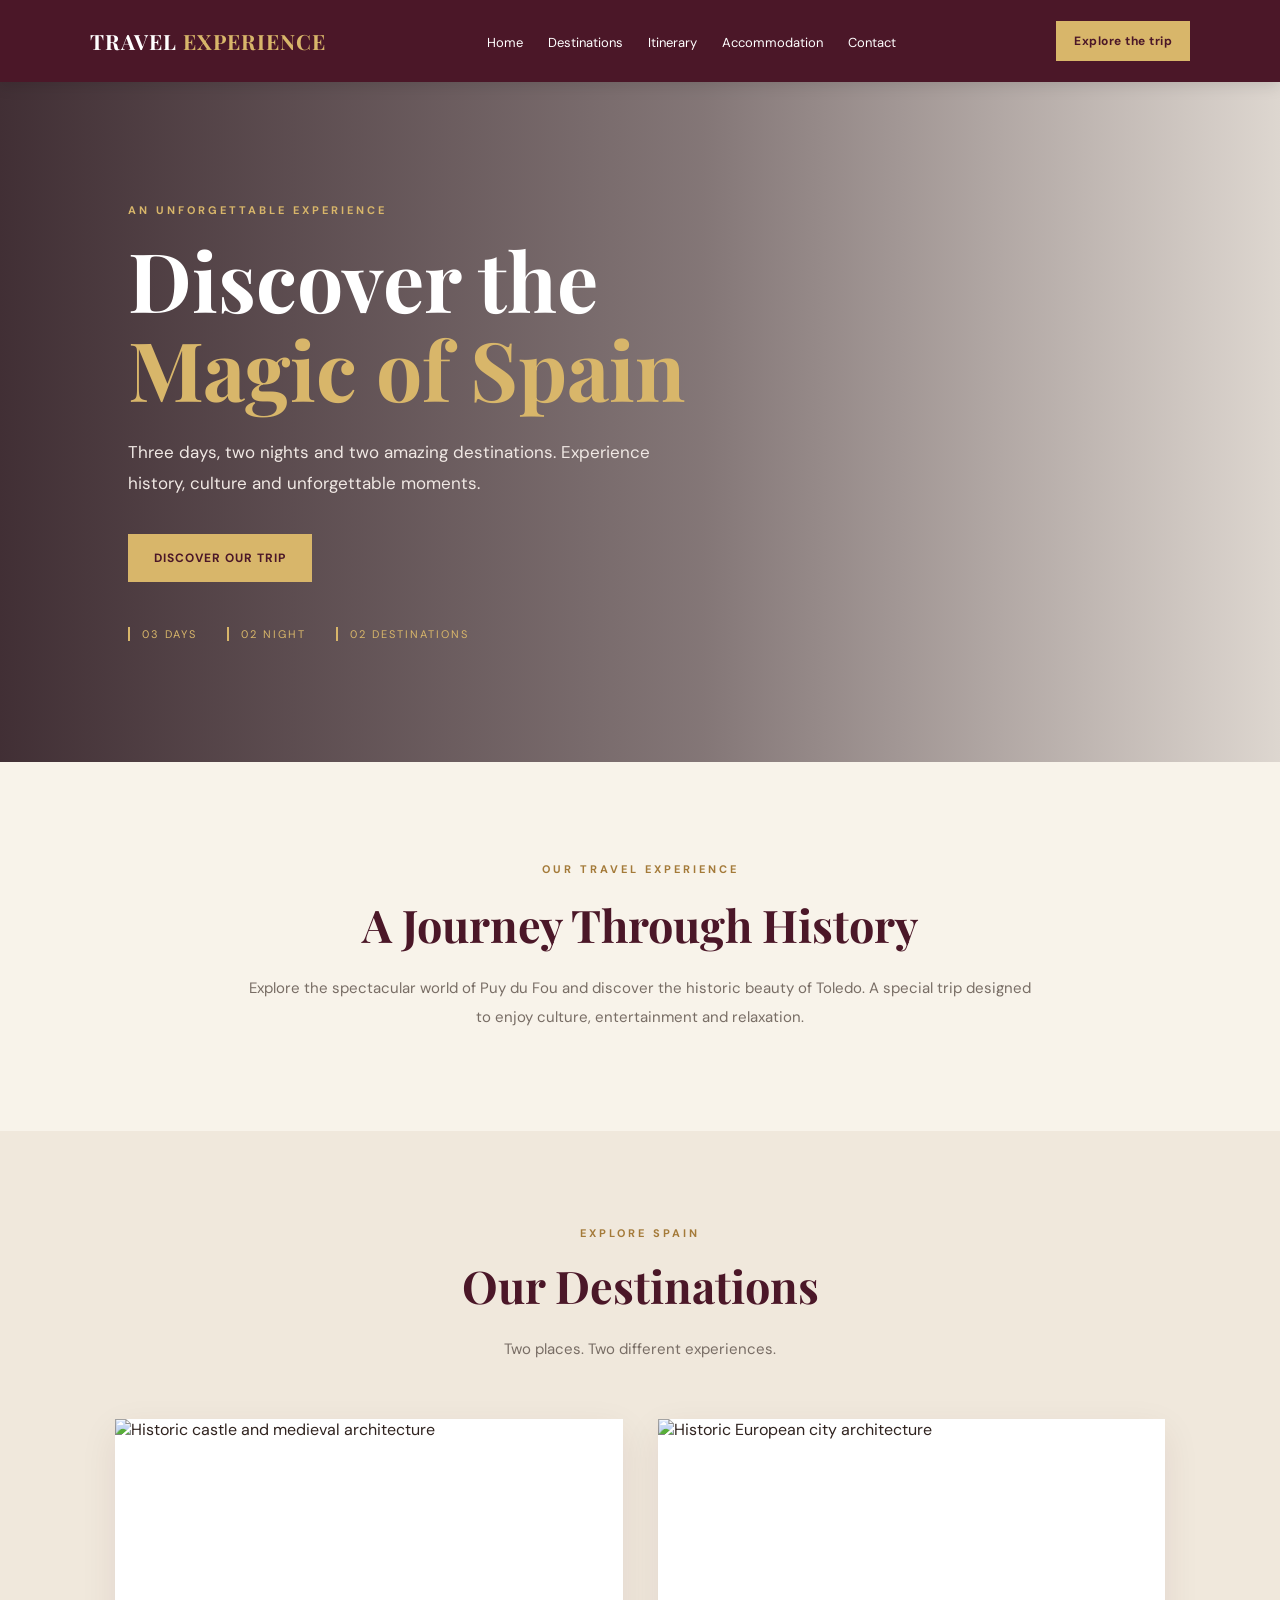
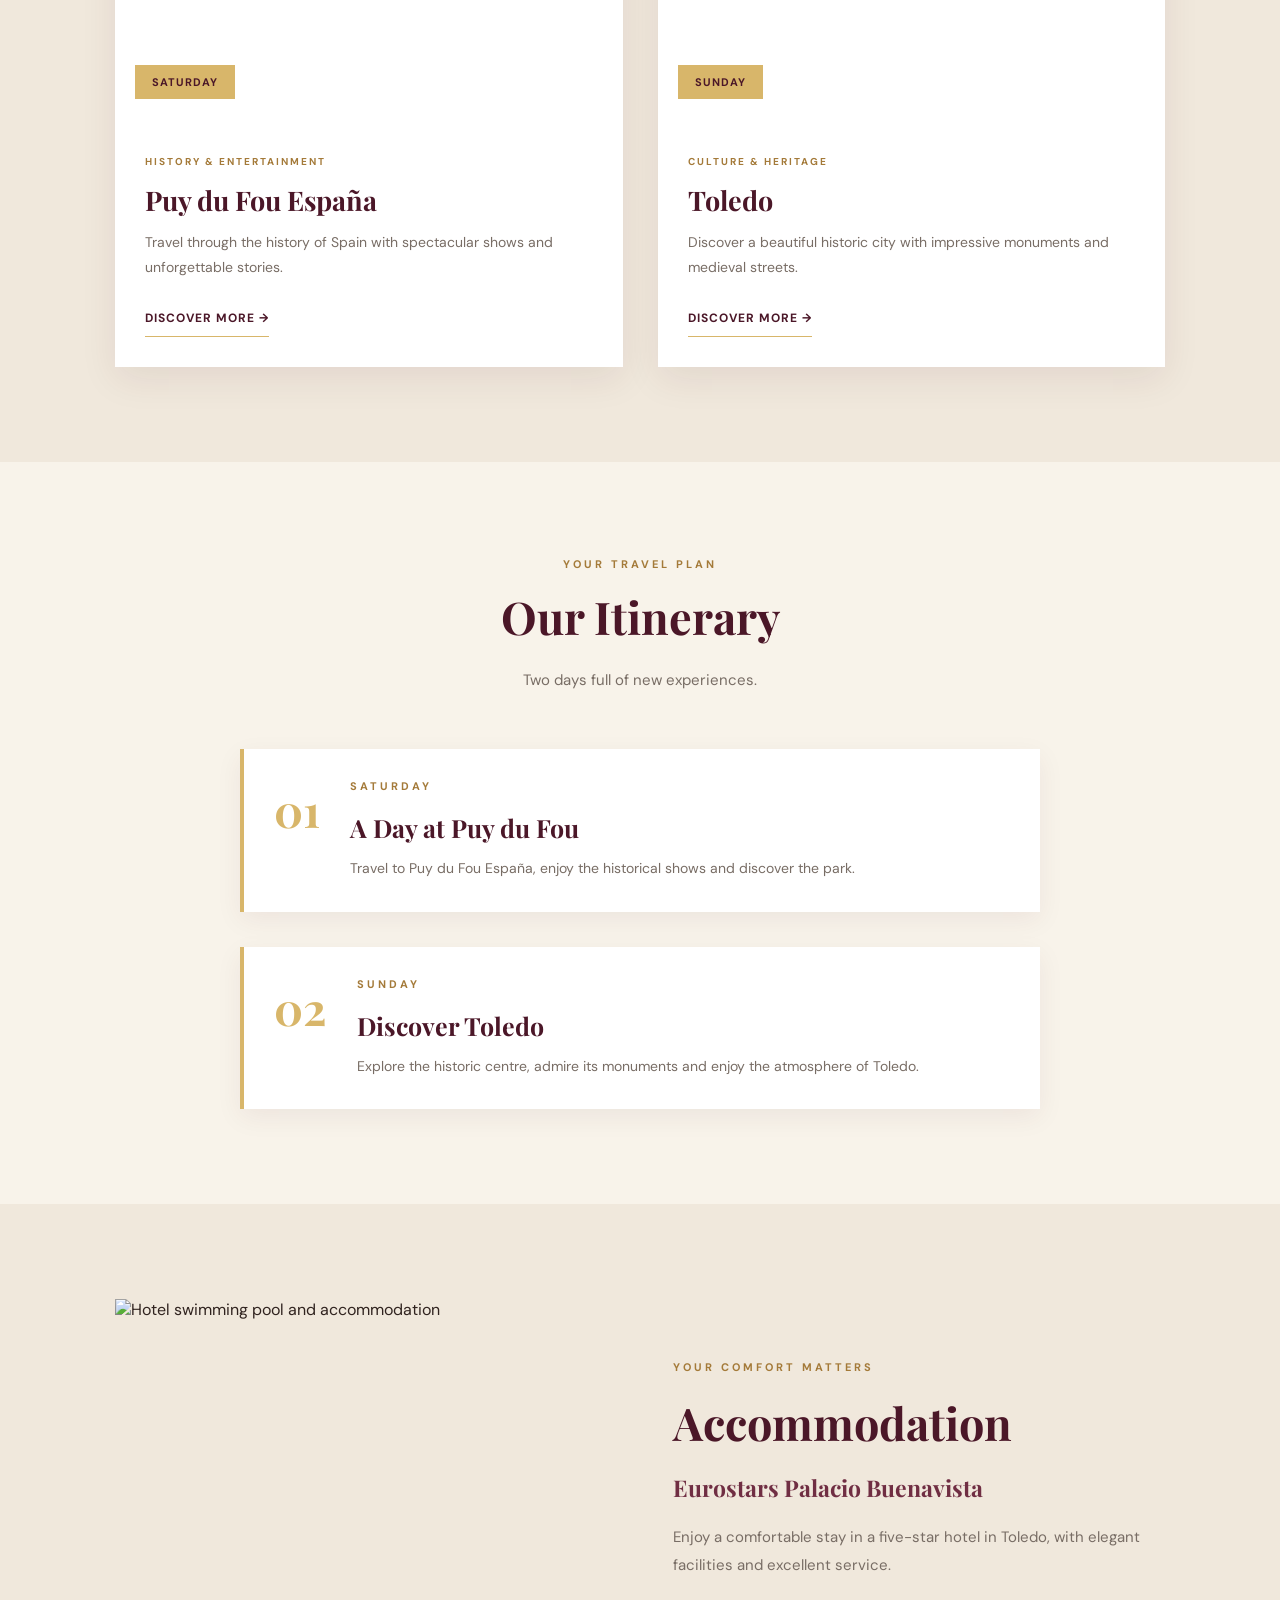
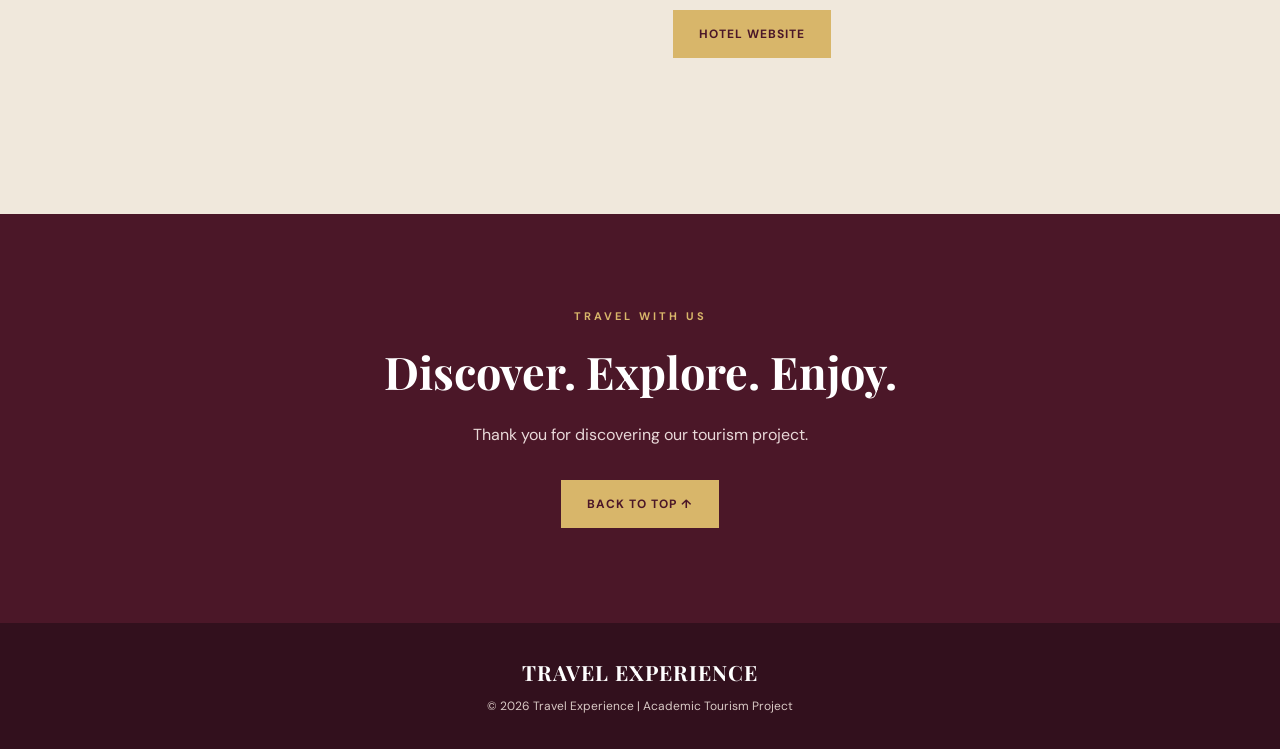
==== index.html @ 4c89f800 "Primera version del Proyecto Turismo" ====
<!DOCTYPE html>
<html lang="en">
<head>
    <meta charset="UTF-8">
    <meta name="viewport" content="width=device-width, initial-scale=1.0">
    <meta name="description" content="Discover our three-day tourism experience in Spain.">
    <title>Travel Experience | Discover Spain</title>
    <link rel="stylesheet" href="style.css">
</head>

<body>

    <!-- HEADER -->
    <header class="header">
        <nav class="navbar">
            <a href="#home" class="logo">TRAVEL <span>EXPERIENCE</span></a>

            <ul class="nav-links">
                <li><a href="#home">Home</a></li>
                <li><a href="#destinations">Destinations</a></li>
                <li><a href="#itinerary">Itinerary</a></li>
                <li><a href="#accommodation">Accommodation</a></li>
                <li><a href="#contact">Contact</a></li>
            </ul>

            <a href="#itinerary" class="nav-button">Explore the trip</a>
        </nav>
    </header>

    <main>

        <!-- HERO -->
        <section id="home" class="hero">
            <div class="hero-content">
                <span class="eyebrow">AN UNFORGETTABLE EXPERIENCE</span>

                <h1>Discover the<br><span>Magic of Spain</span></h1>

                <p>
                    Three days, two nights and two amazing destinations.
                    Experience history, culture and unforgettable moments.
                </p>

                <a href="#destinations" class="btn">DISCOVER OUR TRIP</a>

                <div class="trip-info">
                    <span>03 DAYS</span>
                    <span>02 NIGHT</span>
                    <span>02 DESTINATIONS</span>
                </div>
            </div>
        </section>

        <!-- INTRODUCTION -->
        <section class="intro">
            <span class="eyebrow">OUR TRAVEL EXPERIENCE</span>
            <h2>A Journey Through History</h2>
            <p>
                Explore the spectacular world of Puy du Fou and discover
                the historic beauty of Toledo. A special trip designed
                to enjoy culture, entertainment and relaxation.
            </p>
        </section>

        <!-- DESTINATIONS -->
        <section id="destinations" class="destinations section">
            <div class="section-heading">
                <span class="eyebrow">EXPLORE SPAIN</span>
                <h2>Our Destinations</h2>
                <p>Two places. Two different experiences.</p>
            </div>

            <div class="destination-grid">

                <!-- PUY DU FOU -->
                <article class="destination-card">
                    <div class="card-image">
                        <img
                            src="https://images.unsplash.com/photo-1518709268805-4e9042af9f23?w=1000"
                            alt="Historic castle and medieval architecture">
                        <span class="day-label">SATURDAY</span>
                    </div>

                    <div class="card-content">
                        <span class="card-category">HISTORY & ENTERTAINMENT</span>
                        <h3>Puy du Fou España</h3>
                        <p>
                            Travel through the history of Spain with
                            spectacular shows and unforgettable stories.
                        </p>

                        <button class="btn-outline"
                            data-modal="puydufou">
                            DISCOVER MORE →
                        </button>
                    </div>
                </article>

                <!-- TOLEDO -->
                <article class="destination-card">
                    <div class="card-image">
                        <img
                            src="https://images.unsplash.com/photo-1509840841025-9088ba78a826?w=1000"
                            alt="Historic European city architecture">
                        <span class="day-label">SUNDAY</span>
                    </div>

                    <div class="card-content">
                        <span class="card-category">CULTURE & HERITAGE</span>
                        <h3>Toledo</h3>
                        <p>
                            Discover a beautiful historic city with
                            impressive monuments and medieval streets.
                        </p>

                        <button class="btn-outline"
                            data-modal="toledo">
                            DISCOVER MORE →
                        </button>
                    </div>
                </article>

            </div>
        </section>

        <!-- ITINERARY -->
        <section id="itinerary" class="itinerary section">
            <div class="section-heading">
                <span class="eyebrow">YOUR TRAVEL PLAN</span>
                <h2>Our Itinerary</h2>
                <p>Two days full of new experiences.</p>
            </div>

            <div class="timeline">

                <article class="timeline-item">
                    <div class="timeline-day">01</div>
                    <div>
                        <span class="eyebrow">SATURDAY</span>
                        <h3>A Day at Puy du Fou</h3>
                        <p>
                            Travel to Puy du Fou España, enjoy the
                            historical shows and discover the park.
                        </p>
                    </div>
                </article>

                <article class="timeline-item">
                    <div class="timeline-day">02</div>
                    <div>
                        <span class="eyebrow">SUNDAY</span>
                        <h3>Discover Toledo</h3>
                        <p>
                            Explore the historic centre, admire its
                            monuments and enjoy the atmosphere of Toledo.
                        </p>
                    </div>
                </article>

            </div>
        </section>

        <!-- ACCOMMODATION -->
        <section id="accommodation" class="accommodation section">
            <div class="accommodation-image">
                <img
                    src="https://images.unsplash.com/photo-1566073771259-6a8506099945?w=1200"
                    alt="Hotel swimming pool and accommodation">
            </div>

            <div class="accommodation-content">
                <span class="eyebrow">YOUR COMFORT MATTERS</span>
                <h2>Accommodation</h2>
                <h3>Eurostars Palacio Buenavista</h3>
                <p>
                    Enjoy a comfortable stay in a five-star hotel
                    in Toledo, with elegant facilities and excellent service.
                </p>
                <a href="https://www.eurostarshotels.com/"
                   target="_blank" rel="noopener noreferrer"
                   class="btn">HOTEL WEBSITE</a>
            </div>
        </section>

        <!-- CONTACT -->
        <section id="contact" class="contact section">
            <span class="eyebrow">TRAVEL WITH US</span>
            <h2>Discover. Explore. Enjoy.</h2>
            <p>Thank you for discovering our tourism project.</p>
            <a href="#home" class="btn">BACK TO TOP ↑</a>
        </section>

    </main>

    <!-- FOOTER -->
    <footer>
        <a href="#home" class="footer-logo">TRAVEL EXPERIENCE</a>
        <p>© 2026 Travel Experience | Academic Tourism Project</p>
    </footer>

    <!-- MODAL -->
    <div class="modal" id="destination-modal" aria-hidden="true">
        <div class="modal-content" role="dialog"
             aria-modal="true" aria-labelledby="modal-title">

            <button class="modal-close" aria-label="Close">&times;</button>

            <span class="eyebrow" id="modal-category"></span>
            <h2 id="modal-title"></h2>
            <p id="modal-description"></p>

            <button class="btn" id="modal-ok">CLOSE</button>
        </div>
    </div>

    <script src="script.js"></script>

</body>
</html>
---- style.css ----
@import url('https://fonts.googleapis.com/css2?family=DM+Sans:wght@400;500;600;700&family=Playfair+Display:wght@500;600;700&display=swap');

:root {
    --burgundy: #4B1728;
    --burgundy-light: #702E43;
    --gold: #D8B66A;
    --cream: #F8F3EA;
    --white: #FFFFFF;
    --dark: #30231F;
    --muted: #786D65;
}

* {
    margin: 0;
    padding: 0;
    box-sizing: border-box;
    scroll-behavior: smooth;
}

body {
    font-family: 'DM Sans', sans-serif;
    background: var(--cream);
    color: var(--dark);
}

a {
    text-decoration: none;
}

button {
    font-family: inherit;
    cursor: pointer;
}

/* HEADER */

.header {
    background: var(--burgundy);
    position: sticky;
    top: 0;
    z-index: 100;
    box-shadow: 0 3px 15px #00000020;
}

.navbar {
    min-height: 82px;
    padding: 15px 7%;
    display: flex;
    justify-content: space-between;
    align-items: center;
    gap: 25px;
}

.logo, .footer-logo {
    color: var(--white);
    font-family: 'Playfair Display', serif;
    font-size: 21px;
    font-weight: 700;
    letter-spacing: 1px;
}

.logo span {
    color: var(--gold);
}

.nav-links {
    list-style: none;
    display: flex;
    align-items: center;
    gap: 25px;
}

.nav-links a {
    color: var(--white);
    font-size: 13px;
    transition: color .3s;
}

.nav-links a:hover {
    color: var(--gold);
}

.nav-button {
    padding: 12px 18px;
    background: var(--gold);
    color: var(--burgundy);
    font-size: 12px;
    font-weight: 700;
    letter-spacing: .5px;
}

/* BUTTONS */

.btn {
    display: inline-block;
    background: var(--gold);
    color: var(--burgundy);
    padding: 15px 25px;
    font-size: 12px;
    font-weight: 700;
    letter-spacing: 1px;
    border: 1px solid var(--gold);
    transition: .3s;
}

.btn:hover {
    background: transparent;
    color: var(--gold);
    transform: translateY(-3px);
}

.btn-outline {
    background: transparent;
    border: none;
    border-bottom: 1px solid var(--gold);
    color: var(--burgundy);
    padding: 10px 0;
    font-size: 12px;
    font-weight: 700;
    letter-spacing: 1px;
    transition: .3s;
}

.btn-outline:hover {
    color: #A47732;
    letter-spacing: 2px;
}

/* HERO */

.hero {
    min-height: 680px;
    background:
        linear-gradient(90deg, #241018dc 0%, #2410188c 55%, #24101820 100%),
        url('https://images.unsplash.com/photo-1470770841072-f978cf4d019e?w=2000')
        center 55% / cover no-repeat;

    display: flex;
    align-items: center;
    padding: 90px 10%;
}

.hero-content {
    max-width: 690px;
    color: var(--white);
    animation: appear 1s ease;
}

.eyebrow {
    display: block;
    color: #A47A39;
    font-size: 11px;
    font-weight: 700;
    letter-spacing: 3px;
    margin-bottom: 18px;
}

.hero .eyebrow {
    color: var(--gold);
}

.hero h1 {
    font-family: 'Playfair Display', serif;
    font-size: clamp(48px, 7vw, 82px);
    line-height: 1.08;
    margin-bottom: 25px;
}

.hero h1 span {
    color: var(--gold);
}

.hero-content > p {
    max-width: 540px;
    font-size: 17px;
    line-height: 1.8;
    color: #F0E8E4;
    margin-bottom: 35px;
}

.trip-info {
    display: flex;
    gap: 30px;
    margin-top: 45px;
    flex-wrap: wrap;
}

.trip-info span {
    font-size: 11px;
    letter-spacing: 2px;
    color: var(--gold);
    border-left: 2px solid var(--gold);
    padding-left: 12px;
}

/* INTRODUCTION */

.intro {
    max-width: 850px;
    padding: 100px 30px;
    margin: auto;
    text-align: center;
}

.intro h2,
.section-heading h2,
.accommodation-content h2,
.contact h2 {
    font-family: 'Playfair Display', serif;
    color: var(--burgundy);
    font-size: clamp(32px, 5vw, 45px);
    margin-bottom: 20px;
}

.intro p,
.section-heading > p {
    color: var(--muted);
    line-height: 1.9;
    font-size: 15px;
}

/* GENERAL SECTIONS */

.section {
    padding: 95px 9%;
}

.section-heading {
    text-align: center;
    margin-bottom: 55px;
}

.section-heading .eyebrow {
    margin-bottom: 15px;
}

/* DESTINATIONS */

.destinations {
    background: #F0E8DC;
}

.destination-grid {
    max-width: 1150px;
    margin: auto;
    display: grid;
    grid-template-columns: repeat(2, minmax(0, 1fr));
    gap: 35px;
}

.destination-card {
    background: var(--white);
    box-shadow: 0 12px 35px #4B172815;
    transition: transform .4s, box-shadow .4s;
    overflow: hidden;
}

.destination-card:hover {
    transform: translateY(-9px);
    box-shadow: 0 18px 40px #4B172825;
}

.card-image {
    height: 300px;
    position: relative;
    overflow: hidden;
}

.card-image img {
    width: 100%;
    height: 100%;
    object-fit: cover;
    transition: transform .6s;
}

.destination-card:hover .card-image img {
    transform: scale(1.07);
}

.day-label {
    position: absolute;
    bottom: 20px;
    left: 20px;
    background: var(--gold);
    color: var(--burgundy);
    padding: 10px 17px;
    font-size: 11px;
    font-weight: 700;
    letter-spacing: 1px;
}

.card-content {
    padding: 30px;
}

.card-category {
    color: #A47A39;
    font-size: 10px;
    letter-spacing: 2px;
    font-weight: 700;
}

.card-content h3 {
    font-family: 'Playfair Display', serif;
    font-size: 27px;
    color: var(--burgundy);
    margin: 12px 0;
}

.card-content p {
    color: var(--muted);
    font-size: 14px;
    line-height: 1.8;
    margin-bottom: 20px;
}

/* ITINERARY */

.timeline {
    max-width: 800px;
    margin: auto;
    display: grid;
    gap: 35px;
}

.timeline-item {
    display: flex;
    align-items: flex-start;
    gap: 30px;
    padding: 30px;
    background: var(--white);
    border-left: 4px solid var(--gold);
    box-shadow: 0 8px 25px #4B172810;
}

.timeline-day {
    font-family: 'Playfair Display', serif;
    color: var(--gold);
    font-size: 45px;
    font-weight: 700;
}

.timeline-item h3 {
    color: var(--burgundy);
    font-family: 'Playfair Display', serif;
    font-size: 25px;
    margin-bottom: 12px;
}

.timeline-item p {
    color: var(--muted);
    line-height: 1.8;
    font-size: 14px;
}

/* ACCOMMODATION */

.accommodation {
    display: grid;
    grid-template-columns: 1fr 1fr;
    gap: 65px;
    align-items: center;
    background: #F0E8DC;
}

.accommodation-image img {
    display: block;
    width: 100%;
    height: 420px;
    object-fit: cover;
}

.accommodation-content h3 {
    font-family: 'Playfair Display', serif;
    color: var(--burgundy-light);
    font-size: 23px;
    margin-bottom: 20px;
}

.accommodation-content p {
    color: var(--muted);
    font-size: 15px;
    line-height: 1.9;
    margin-bottom: 30px;
}

/* CONTACT */

.contact {
    text-align: center;
    background: var(--burgundy);
    color: var(--white);
}

.contact h2 {
    color: var(--white);
}

.contact p {
    color: #E9D9D9;
    margin-bottom: 30px;
    line-height: 1.8;
}

.contact .eyebrow {
    color: var(--gold);
}

/* FOOTER */

footer {
    background: #32101D;
    padding: 35px 20px;
    text-align: center;
}

footer p {
    color: #D9C9C5;
    font-size: 12px;
    margin-top: 12px;
}

/* MODAL */

.modal {
    position: fixed;
    inset: 0;
    z-index: 200;
    background: #1A0B10B8;
    display: flex;
    align-items: center;
    justify-content: center;
    padding: 20px;

    opacity: 0;
    visibility: hidden;
    transition: .3s;
}

.modal.active {
    opacity: 1;
    visibility: visible;
}

.modal-content {
    position: relative;
    background: var(--cream);
    padding: 55px 45px;
    max-width: 600px;
    width: 100%;
    text-align: center;
    transform: translateY(25px);
    transition: .3s;
}

.modal.active .modal-content {
    transform: translateY(0);
}

.modal-content h2 {
    font-family: 'Playfair Display', serif;
    color: var(--burgundy);
    font-size: 35px;
    margin-bottom: 20px;
}

.modal-content p {
    color: var(--muted);
    line-height: 1.9;
    margin-bottom: 30px;
}

.modal-close {
    position: absolute;
    top: 12px;
    right: 20px;
    border: none;
    background: transparent;
    font-size: 32px;
    color: var(--burgundy);
}

/* ANIMATION */

@keyframes appear {
    from {
        opacity: 0;
        transform: translateY(25px);
    }
    to {
        opacity: 1;
        transform: translateY(0);
    }
}

/* RESPONSIVE DESIGN */

@media (max-width: 950px) {
    .navbar {
        flex-wrap: wrap;
        justify-content: center;
    }

    .nav-links {
        flex-wrap: wrap;
        justify-content: center;
    }

    .accommodation {
        gap: 35px;
    }
}

@media (max-width: 700px) {
    .nav-links {
        gap: 15px;
    }

    .nav-links a {
        font-size: 12px;
    }

    .nav-button {
        display: none;
    }

    .hero {
        min-height: 570px;
        padding: 70px 7%;
    }

    .destination-grid,
    .accommodation {
        grid-template-columns: 1fr;
    }

    .section {
        padding: 70px 6%;
    }

    .card-image {
        height: 240px;
    }

    .accommodation-image img {
        height: 280px;
    }

    .timeline-item {
        padding: 22px;
        gap: 18px;
    }

    .modal-content {
        padding: 50px 25px 35px;
    }
}
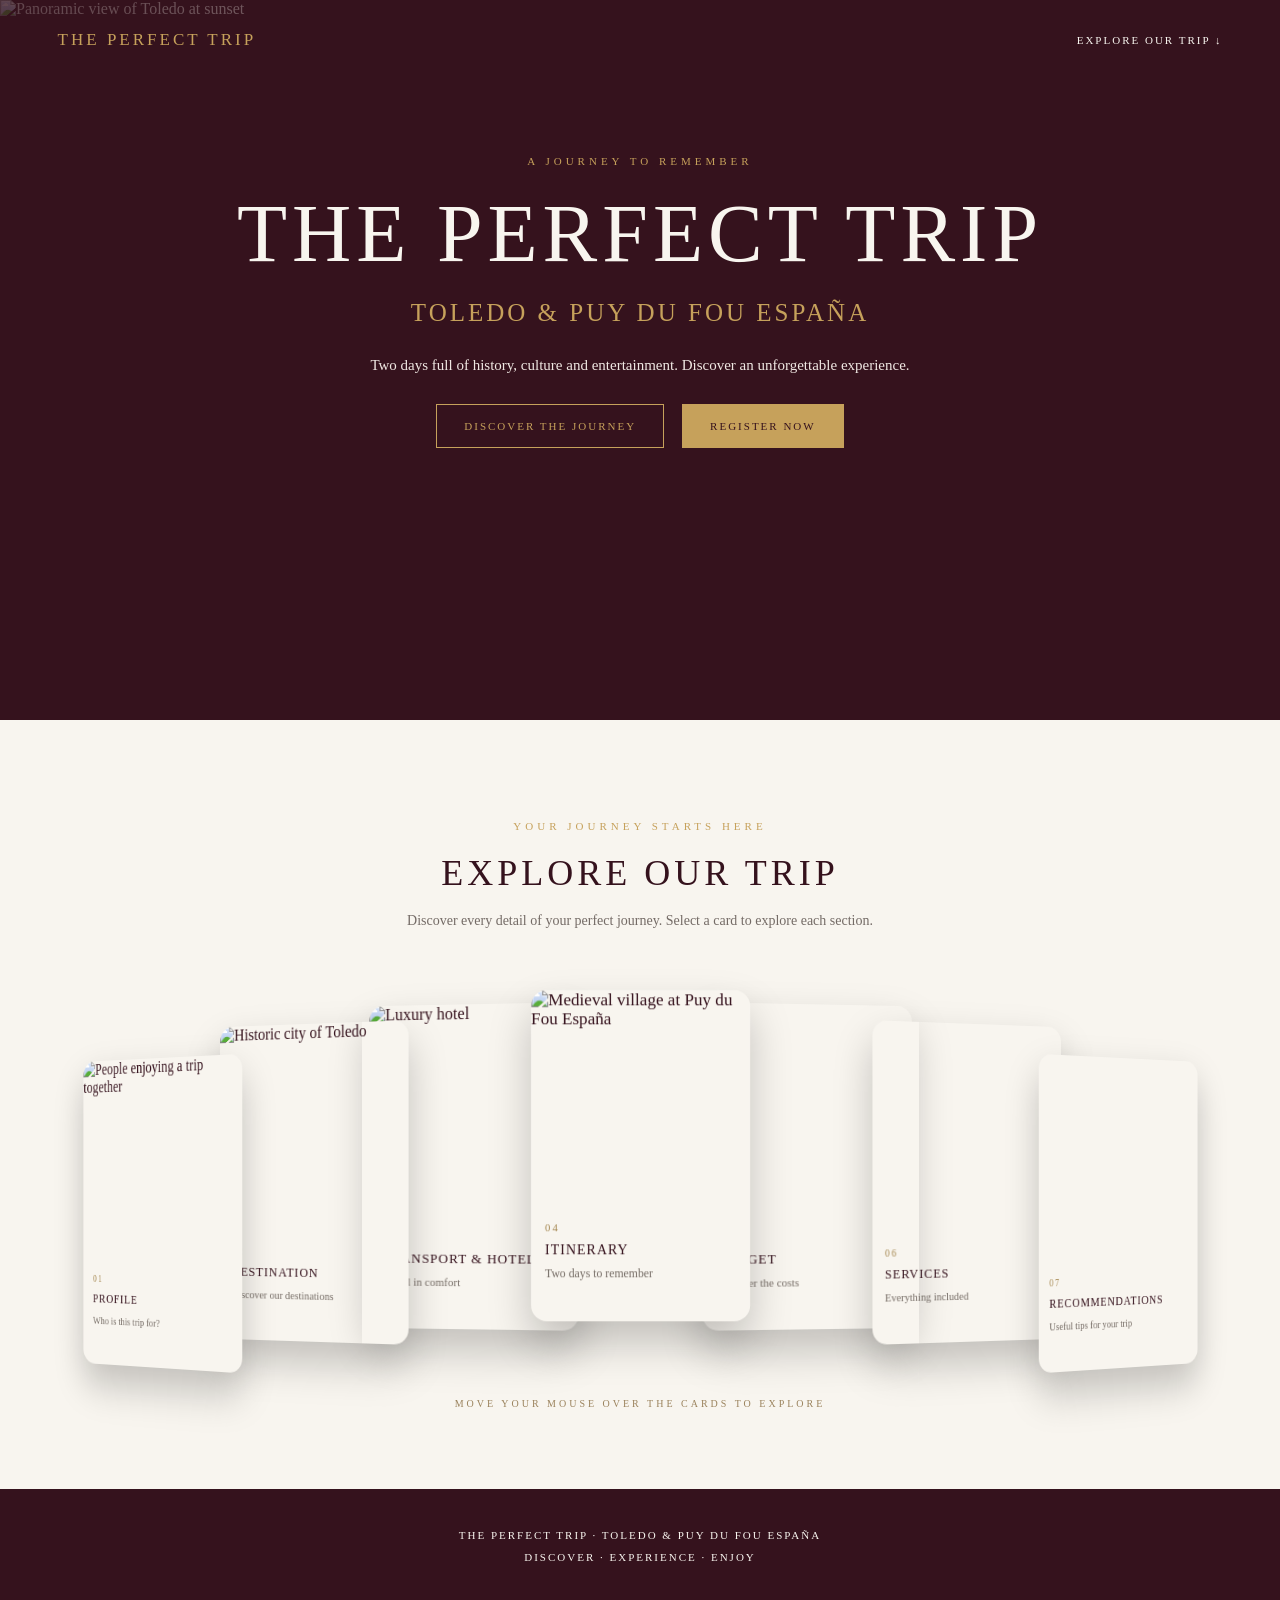
==== commit 24117315: "primera version" ====
--- a/index.html
+++ b/index.html
@@ -4,217 +4,237 @@
 <head>
     <meta charset="UTF-8">
     <meta name="viewport" content="width=device-width, initial-scale=1.0">
-    <meta name="description" content="Discover our three-day tourism experience in Spain.">
-    <title>Travel Experience | Discover Spain</title>
+
+    <title>THE PERFECT TRIP | Toledo & Puy du Fou España</title>
+
     <link rel="stylesheet" href="style.css">
+    <script src="script.js" defer></script>
 </head>
 
 <body>
 
-    <!-- HEADER -->
-    <header class="header">
-        <nav class="navbar">
-            <a href="#home" class="logo">TRAVEL <span>EXPERIENCE</span></a>
-
-            <ul class="nav-links">
-                <li><a href="#home">Home</a></li>
-                <li><a href="#destinations">Destinations</a></li>
-                <li><a href="#itinerary">Itinerary</a></li>
-                <li><a href="#accommodation">Accommodation</a></li>
-                <li><a href="#contact">Contact</a></li>
-            </ul>
-
-            <a href="#itinerary" class="nav-button">Explore the trip</a>
+    <header class="hero" id="home">
+
+        <nav class="top-nav">
+            <a href="index.html" class="logo">THE PERFECT TRIP</a>
+            <a href="#explore" class="nav-link">EXPLORE OUR TRIP ↓</a>
         </nav>
+
+        <div class="hero-content">
+
+            <p class="eyebrow">A JOURNEY TO REMEMBER</p>
+
+            <h1>THE PERFECT TRIP</h1>
+
+            <h2>TOLEDO & PUY DU FOU ESPAÑA</h2>
+
+            <p class="hero-description">
+                Two days full of history, culture and entertainment.
+                Discover an unforgettable experience.
+            </p>
+
+            <!-- MAIN BUTTONS -->
+
+            <div class="hero-buttons">
+
+                <a href="#explore" class="discover-button">
+                    DISCOVER THE JOURNEY
+                </a>
+
+                <a href="pages/registration.html" class="register-button">
+                    REGISTER NOW
+                </a>
+
+            </div>
+
+        </div>
+
+        <div class="hero-image">
+            <img
+                src="https://images.zicasso.com/66dfe6a8182e73e25e66d4c6ce5bef00.jpg"
+                alt="Panoramic view of Toledo at sunset">
+        </div>
+
     </header>
 
+
     <main>
 
-        <!-- HERO -->
-        <section id="home" class="hero">
-            <div class="hero-content">
-                <span class="eyebrow">AN UNFORGETTABLE EXPERIENCE</span>
-
-                <h1>Discover the<br><span>Magic of Spain</span></h1>
+        <section class="explore-section" id="explore">
+
+            <div class="section-heading">
+
+                <p class="eyebrow">YOUR JOURNEY STARTS HERE</p>
+
+                <h2>EXPLORE OUR TRIP</h2>
 
                 <p>
-                    Three days, two nights and two amazing destinations.
-                    Experience history, culture and unforgettable moments.
+                    Discover every detail of your perfect journey.
+                    Select a card to explore each section.
                 </p>
 
-                <a href="#destinations" class="btn">DISCOVER OUR TRIP</a>
-
-                <div class="trip-info">
-                    <span>03 DAYS</span>
-                    <span>02 NIGHT</span>
-                    <span>02 DESTINATIONS</span>
+            </div>
+
+
+            <div class="cards-stage">
+
+                <div class="cards-fan">
+
+
+                    <!-- 01 PROFILE -->
+
+                    <a href="pages/profile.html"
+                       class="trip-card card-1"
+                       style="--angle: -24deg; --x: -480px; --y: 35px; --z: 0px;">
+
+                        <img
+                            src="https://images.unsplash.com/photo-1529156069898-49953e39b3ac?w=700"
+                            alt="People enjoying a trip together">
+
+                        <div class="card-info">
+                            <span>01</span>
+                            <h3>PROFILE</h3>
+                            <p>Who is this trip for?</p>
+                        </div>
+
+                    </a>
+
+
+                    <!-- 02 DESTINATION -->
+
+                    <a href="pages/destination.html"
+                       class="trip-card card-2"
+                       style="--angle: -16deg; --x: -320px; --y: 5px; --z: 35px;">
+
+                        <img
+                            src="https://images.zicasso.com/66dfe6a8182e73e25e66d4c6ce5bef00.jpg"
+                            alt="Historic city of Toledo">
+
+                        <div class="card-info">
+                            <span>02</span>
+                            <h3>DESTINATION</h3>
+                            <p>Discover our destinations</p>
+                        </div>
+
+                    </a>
+
+
+                    <!-- 03 TRANSPORT & HOTEL -->
+
+                    <a href="pages/transport-hotel.html"
+                       class="trip-card card-3"
+                       style="--angle: -8deg; --x: -160px; --y: -10px; --z: 65px;">
+
+                        <img
+                            src="https://images.unsplash.com/photo-1566073771259-6a8506099945?w=700"
+                            alt="Luxury hotel">
+
+                        <div class="card-info">
+                            <span>03</span>
+                            <h3>TRANSPORT & HOTEL</h3>
+                            <p>Travel in comfort</p>
+                        </div>
+
+                    </a>
+
+
+                    <!-- 04 ITINERARY -->
+
+                    <a href="pages/itinerary.html"
+                       class="trip-card card-4"
+                       style="--angle: 0deg; --x: 0px; --y: -20px; --z: 90px;">
+
+                        <img
+                            src="https://cdn-imgix.headout.com/media/images/0c097f2086798f481d9d4d13898f64de-14522-PuyduFouEspan-aTickets--003.jpg?ar=16%3A10&auto=compress%2Cformat&crop=faces%2Ccenter&fit=crop&h=562.5&q=90&w=900"
+                            alt="Medieval village at Puy du Fou España">
+
+                        <div class="card-info">
+                            <span>04</span>
+                            <h3>ITINERARY</h3>
+                            <p>Two days to remember</p>
+                        </div>
+
+                    </a>
+
+
+                    <!-- 05 BUDGET -->
+
+                    <a href="pages/budget.html"
+                       class="trip-card card-5"
+                       style="--angle: 8deg; --x: 160px; --y: -10px; --z: 65px;">
+
+                        <img
+                            src="https://images.unsplash.com/photo-1554224155-6726b3ff858f?w=700"
+                            alt="Planning a travel budget">
+
+                        <div class="card-info">
+                            <span>05</span>
+                            <h3>BUDGET</h3>
+                            <p>Discover the costs</p>
+                        </div>
+
+                    </a>
+
+
+                    <!-- 06 SERVICES -->
+
+                    <a href="pages/services.html"
+                       class="trip-card card-6"
+                       style="--angle: 16deg; --x: 320px; --y: 5px; --z: 35px;">
+
+                        <img
+                            src="https://images.unsplash.com/photo-1570125909232-eb263c188f7e?w=700"
+                            alt="Tourist coach bus">
+
+                        <div class="card-info">
+                            <span>06</span>
+                            <h3>SERVICES</h3>
+                            <p>Everything included</p>
+                        </div>
+
+                    </a>
+
+
+                    <!-- 07 RECOMMENDATIONS -->
+
+                    <a href="pages/recommendations.html"
+                       class="trip-card card-7"
+                       style="--angle: 24deg; --x: 480px; --y: 35px; --z: 0px;">
+
+                        <img
+                            src="https://images.unsplash.com/photo-1476514525535-07fb3b4ae5f1?w=700"
+                            alt="Beautiful travel landscape">
+
+                        <div class="card-info">
+                            <span>07</span>
+                            <h3>RECOMMENDATIONS</h3>
+                            <p>Useful tips for your trip</p>
+                        </div>
+
+                    </a>
+
+
                 </div>
+
             </div>
+
+
+            <p class="scroll-hint">
+                MOVE YOUR MOUSE OVER THE CARDS TO EXPLORE
+            </p>
+
         </section>
 
-        <!-- INTRODUCTION -->
-        <section class="intro">
-            <span class="eyebrow">OUR TRAVEL EXPERIENCE</span>
-            <h2>A Journey Through History</h2>
-            <p>
-                Explore the spectacular world of Puy du Fou and discover
-                the historic beauty of Toledo. A special trip designed
-                to enjoy culture, entertainment and relaxation.
-            </p>
-        </section>
-
-        <!-- DESTINATIONS -->
-        <section id="destinations" class="destinations section">
-            <div class="section-heading">
-                <span class="eyebrow">EXPLORE SPAIN</span>
-                <h2>Our Destinations</h2>
-                <p>Two places. Two different experiences.</p>
-            </div>
-
-            <div class="destination-grid">
-
-                <!-- PUY DU FOU -->
-                <article class="destination-card">
-                    <div class="card-image">
-                        <img
-                            src="https://images.unsplash.com/photo-1518709268805-4e9042af9f23?w=1000"
-                            alt="Historic castle and medieval architecture">
-                        <span class="day-label">SATURDAY</span>
-                    </div>
-
-                    <div class="card-content">
-                        <span class="card-category">HISTORY & ENTERTAINMENT</span>
-                        <h3>Puy du Fou España</h3>
-                        <p>
-                            Travel through the history of Spain with
-                            spectacular shows and unforgettable stories.
-                        </p>
-
-                        <button class="btn-outline"
-                            data-modal="puydufou">
-                            DISCOVER MORE →
-                        </button>
-                    </div>
-                </article>
-
-                <!-- TOLEDO -->
-                <article class="destination-card">
-                    <div class="card-image">
-                        <img
-                            src="https://images.unsplash.com/photo-1509840841025-9088ba78a826?w=1000"
-                            alt="Historic European city architecture">
-                        <span class="day-label">SUNDAY</span>
-                    </div>
-
-                    <div class="card-content">
-                        <span class="card-category">CULTURE & HERITAGE</span>
-                        <h3>Toledo</h3>
-                        <p>
-                            Discover a beautiful historic city with
-                            impressive monuments and medieval streets.
-                        </p>
-
-                        <button class="btn-outline"
-                            data-modal="toledo">
-                            DISCOVER MORE →
-                        </button>
-                    </div>
-                </article>
-
-            </div>
-        </section>
-
-        <!-- ITINERARY -->
-        <section id="itinerary" class="itinerary section">
-            <div class="section-heading">
-                <span class="eyebrow">YOUR TRAVEL PLAN</span>
-                <h2>Our Itinerary</h2>
-                <p>Two days full of new experiences.</p>
-            </div>
-
-            <div class="timeline">
-
-                <article class="timeline-item">
-                    <div class="timeline-day">01</div>
-                    <div>
-                        <span class="eyebrow">SATURDAY</span>
-                        <h3>A Day at Puy du Fou</h3>
-                        <p>
-                            Travel to Puy du Fou España, enjoy the
-                            historical shows and discover the park.
-                        </p>
-                    </div>
-                </article>
-
-                <article class="timeline-item">
-                    <div class="timeline-day">02</div>
-                    <div>
-                        <span class="eyebrow">SUNDAY</span>
-                        <h3>Discover Toledo</h3>
-                        <p>
-                            Explore the historic centre, admire its
-                            monuments and enjoy the atmosphere of Toledo.
-                        </p>
-                    </div>
-                </article>
-
-            </div>
-        </section>
-
-        <!-- ACCOMMODATION -->
-        <section id="accommodation" class="accommodation section">
-            <div class="accommodation-image">
-                <img
-                    src="https://images.unsplash.com/photo-1566073771259-6a8506099945?w=1200"
-                    alt="Hotel swimming pool and accommodation">
-            </div>
-
-            <div class="accommodation-content">
-                <span class="eyebrow">YOUR COMFORT MATTERS</span>
-                <h2>Accommodation</h2>
-                <h3>Eurostars Palacio Buenavista</h3>
-                <p>
-                    Enjoy a comfortable stay in a five-star hotel
-                    in Toledo, with elegant facilities and excellent service.
-                </p>
-                <a href="https://www.eurostarshotels.com/"
-                   target="_blank" rel="noopener noreferrer"
-                   class="btn">HOTEL WEBSITE</a>
-            </div>
-        </section>
-
-        <!-- CONTACT -->
-        <section id="contact" class="contact section">
-            <span class="eyebrow">TRAVEL WITH US</span>
-            <h2>Discover. Explore. Enjoy.</h2>
-            <p>Thank you for discovering our tourism project.</p>
-            <a href="#home" class="btn">BACK TO TOP ↑</a>
-        </section>
-
     </main>
 
-    <!-- FOOTER -->
+
     <footer>
-        <a href="#home" class="footer-logo">TRAVEL EXPERIENCE</a>
-        <p>© 2026 Travel Experience | Academic Tourism Project</p>
+
+        <p>THE PERFECT TRIP · TOLEDO & PUY DU FOU ESPAÑA</p>
+
+        <p>DISCOVER · EXPERIENCE · ENJOY</p>
+
     </footer>
-
-    <!-- MODAL -->
-    <div class="modal" id="destination-modal" aria-hidden="true">
-        <div class="modal-content" role="dialog"
-             aria-modal="true" aria-labelledby="modal-title">
-
-            <button class="modal-close" aria-label="Close">&times;</button>
-
-            <span class="eyebrow" id="modal-category"></span>
-            <h2 id="modal-title"></h2>
-            <p id="modal-description"></p>
-
-            <button class="btn" id="modal-ok">CLOSE</button>
-        </div>
-    </div>
-
-    <script src="script.js"></script>
 
 </body>
 </html>
--- a/style.css
+++ b/style.css
@@ -1,559 +1,482 @@
 
-@import url('https://fonts.googleapis.com/css2?family=DM+Sans:wght@400;500;600;700&family=Playfair+Display:wght@500;600;700&display=swap');
-
-:root {
-    --burgundy: #4B1728;
-    --burgundy-light: #702E43;
-    --gold: #D8B66A;
-    --cream: #F8F3EA;
-    --white: #FFFFFF;
-    --dark: #30231F;
-    --muted: #786D65;
-}
+/* =========================================
+   THE PERFECT TRIP
+   Main stylesheet
+========================================= */
+
+
+/* 1. GENERAL */
 
 * {
     margin: 0;
     padding: 0;
     box-sizing: border-box;
+}
+
+html {
     scroll-behavior: smooth;
 }
 
 body {
-    font-family: 'DM Sans', sans-serif;
-    background: var(--cream);
-    color: var(--dark);
-}
-
-a {
-    text-decoration: none;
-}
-
-button {
-    font-family: inherit;
-    cursor: pointer;
-}
-
-/* HEADER */
-
-.header {
+    font-family: Georgia, "Times New Roman", serif;
+    background: #f8f5ef;
+    color: #35121d;
+}
+
+
+/* 2. COLOUR PALETTE */
+
+:root {
+    --burgundy: #35121d;
+    --burgundy-light: #512330;
+    --gold: #c6a15b;
+    --cream: #f8f5ef;
+    --sage: #a3b59b;
+}
+
+
+/* 3. HERO SECTION */
+
+.hero {
+    min-height: 720px;
     background: var(--burgundy);
-    position: sticky;
-    top: 0;
-    z-index: 100;
-    box-shadow: 0 3px 15px #00000020;
-}
-
-.navbar {
-    min-height: 82px;
-    padding: 15px 7%;
+    color: var(--cream);
+    padding: 30px 4.5%;
+    position: relative;
+    overflow: hidden;
+}
+
+.top-nav {
     display: flex;
     justify-content: space-between;
     align-items: center;
-    gap: 25px;
-}
-
-.logo, .footer-logo {
-    color: var(--white);
-    font-family: 'Playfair Display', serif;
-    font-size: 21px;
-    font-weight: 700;
-    letter-spacing: 1px;
-}
-
-.logo span {
-    color: var(--gold);
-}
-
-.nav-links {
-    list-style: none;
-    display: flex;
-    align-items: center;
-    gap: 25px;
-}
-
-.nav-links a {
-    color: var(--white);
-    font-size: 13px;
-    transition: color .3s;
-}
-
-.nav-links a:hover {
-    color: var(--gold);
-}
-
-.nav-button {
-    padding: 12px 18px;
+    position: relative;
+    z-index: 3;
+}
+
+.logo {
+    color: var(--gold);
+    text-decoration: none;
+    font-size: 17px;
+    letter-spacing: 3px;
+}
+
+.nav-link {
+    color: var(--cream);
+    text-decoration: none;
+    font-size: 11px;
+    letter-spacing: 2px;
+    transition: color 0.3s;
+}
+
+.nav-link:hover {
+    color: var(--gold);
+}
+
+.hero-content {
+    position: relative;
+    z-index: 2;
+    text-align: center;
+    padding: 105px 15px 80px;
+}
+
+.eyebrow {
+    color: var(--gold);
+    font-size: 11px;
+    letter-spacing: 4px;
+    margin-bottom: 20px;
+}
+
+.hero h1 {
+    font-size: clamp(42px, 7vw, 82px);
+    font-weight: normal;
+    letter-spacing: 5px;
+    margin-bottom: 18px;
+}
+
+.hero h2 {
+    color: var(--gold);
+    font-size: clamp(16px, 2.5vw, 25px);
+    font-weight: normal;
+    letter-spacing: 3px;
+}
+
+.hero-description {
+    max-width: 550px;
+    margin: 25px auto;
+    line-height: 1.8;
+    color: #f0e8e3;
+    font-size: 15px;
+}
+
+.discover-button {
+    display: inline-block;
+    margin-top: 15px;
+    padding: 15px 27px;
+    border: 1px solid var(--gold);
+    color: var(--gold);
+    text-decoration: none;
+    font-size: 11px;
+    letter-spacing: 2px;
+    transition: all 0.3s ease;
+}
+
+.discover-button:hover {
     background: var(--gold);
     color: var(--burgundy);
-    font-size: 12px;
-    font-weight: 700;
-    letter-spacing: .5px;
-}
-
-/* BUTTONS */
-
-.btn {
+}
+/* HERO BUTTONS */
+
+.hero-buttons {
+    display: flex;
+    justify-content: center;
+    align-items: center;
+    gap: 18px;
+    flex-wrap: wrap;
+    margin-top: 15px;
+}
+
+.hero-buttons .discover-button {
+    margin-top: 0;
+}
+
+.register-button {
     display: inline-block;
+    padding: 15px 27px;
     background: var(--gold);
+    border: 1px solid var(--gold);
     color: var(--burgundy);
-    padding: 15px 25px;
-    font-size: 12px;
-    font-weight: 700;
-    letter-spacing: 1px;
-    border: 1px solid var(--gold);
-    transition: .3s;
-}
-
-.btn:hover {
+    text-decoration: none;
+    font-size: 11px;
+    letter-spacing: 2px;
+    transition: all 0.3s ease;
+}
+
+.register-button:hover {
     background: transparent;
     color: var(--gold);
-    transform: translateY(-3px);
-}
-
-.btn-outline {
-    background: transparent;
-    border: none;
-    border-bottom: 1px solid var(--gold);
-    color: var(--burgundy);
-    padding: 10px 0;
-    font-size: 12px;
-    font-weight: 700;
-    letter-spacing: 1px;
-    transition: .3s;
-}
-
-.btn-outline:hover {
-    color: #A47732;
-    letter-spacing: 2px;
-}
-
-/* HERO */
-
-.hero {
-    min-height: 680px;
-    background:
-        linear-gradient(90deg, #241018dc 0%, #2410188c 55%, #24101820 100%),
-        url('https://images.unsplash.com/photo-1470770841072-f978cf4d019e?w=2000')
-        center 55% / cover no-repeat;
-
-    display: flex;
-    align-items: center;
-    padding: 90px 10%;
-}
-
-.hero-content {
-    max-width: 690px;
-    color: var(--white);
-    animation: appear 1s ease;
-}
-
-.eyebrow {
-    display: block;
-    color: #A47A39;
-    font-size: 11px;
-    font-weight: 700;
-    letter-spacing: 3px;
-    margin-bottom: 18px;
-}
-
-.hero .eyebrow {
-    color: var(--gold);
-}
-
-.hero h1 {
-    font-family: 'Playfair Display', serif;
-    font-size: clamp(48px, 7vw, 82px);
-    line-height: 1.08;
-    margin-bottom: 25px;
-}
-
-.hero h1 span {
-    color: var(--gold);
-}
-
-.hero-content > p {
-    max-width: 540px;
-    font-size: 17px;
-    line-height: 1.8;
-    color: #F0E8E4;
-    margin-bottom: 35px;
-}
-
-.trip-info {
-    display: flex;
-    gap: 30px;
-    margin-top: 45px;
-    flex-wrap: wrap;
-}
-
-.trip-info span {
-    font-size: 11px;
-    letter-spacing: 2px;
-    color: var(--gold);
-    border-left: 2px solid var(--gold);
-    padding-left: 12px;
-}
-
-/* INTRODUCTION */
-
-.intro {
-    max-width: 850px;
-    padding: 100px 30px;
-    margin: auto;
-    text-align: center;
-}
-
-.intro h2,
-.section-heading h2,
-.accommodation-content h2,
-.contact h2 {
-    font-family: 'Playfair Display', serif;
-    color: var(--burgundy);
-    font-size: clamp(32px, 5vw, 45px);
-    margin-bottom: 20px;
-}
-
-.intro p,
-.section-heading > p {
-    color: var(--muted);
-    line-height: 1.9;
-    font-size: 15px;
-}
-
-/* GENERAL SECTIONS */
-
-.section {
-    padding: 95px 9%;
-}
-
-.section-heading {
-    text-align: center;
-    margin-bottom: 55px;
-}
-
-.section-heading .eyebrow {
-    margin-bottom: 15px;
-}
-
-/* DESTINATIONS */
-
-.destinations {
-    background: #F0E8DC;
-}
-
-.destination-grid {
-    max-width: 1150px;
-    margin: auto;
-    display: grid;
-    grid-template-columns: repeat(2, minmax(0, 1fr));
-    gap: 35px;
-}
-
-.destination-card {
-    background: var(--white);
-    box-shadow: 0 12px 35px #4B172815;
-    transition: transform .4s, box-shadow .4s;
-    overflow: hidden;
-}
-
-.destination-card:hover {
-    transform: translateY(-9px);
-    box-shadow: 0 18px 40px #4B172825;
-}
-
-.card-image {
-    height: 300px;
-    position: relative;
-    overflow: hidden;
-}
-
-.card-image img {
+}
+
+/* HERO BACKGROUND PHOTOGRAPH */
+
+.hero-image {
+    position: absolute;
+    inset: 0;
+    z-index: 0;
+    opacity: 1;
+}
+
+.hero-image img {
     width: 100%;
     height: 100%;
     object-fit: cover;
-    transition: transform .6s;
-}
-
-.destination-card:hover .card-image img {
-    transform: scale(1.07);
-}
-
-.day-label {
+    object-position: center 55%;
+    display: block;
+}
+
+/* Burgundy overlay over the photograph */
+
+.hero-image::after {
+    content: "";
     position: absolute;
-    bottom: 20px;
-    left: 20px;
-    background: var(--gold);
+    inset: 0;
+    background: linear-gradient(
+        90deg,
+        rgba(53, 18, 29, 0.78),
+        rgba(53, 18, 29, 0.57),
+        rgba(53, 18, 29, 0.78)
+    );
+}
+
+
+/* 4. EXPLORE SECTION */
+
+.explore-section {
+    min-height: 750px;
+    padding: 100px 30px 80px;
+    overflow: hidden;
+}
+
+.section-heading {
+    text-align: center;
+    margin-bottom: 65px;
+}
+
+.section-heading h2 {
+    font-size: 36px;
+    font-weight: normal;
+    letter-spacing: 4px;
+    margin-bottom: 15px;
+}
+
+.section-heading > p:last-child {
+    color: #746b66;
+    font-size: 14px;
+    line-height: 1.7;
+}
+
+
+/* 5. 3D CARDS STAGE */
+
+.cards-stage {
+    width: 100%;
+    max-width: 1250px;
+    height: 390px;
+    margin: 0 auto;
+    perspective: 1400px;
+    position: relative;
+}
+
+.cards-fan {
+    width: 100%;
+    height: 100%;
+    position: relative;
+    transform-style: preserve-3d;
+}
+
+
+/* INDIVIDUAL CARDS */
+
+.trip-card {
+    position: absolute;
+    top: 25px;
+    left: 50%;
+
+    width: 205px;
+    height: 310px;
+    margin-left: -102px;
+
+    display: block;
+    overflow: hidden;
+
+    border-radius: 15px;
+    background: var(--cream);
     color: var(--burgundy);
-    padding: 10px 17px;
-    font-size: 11px;
-    font-weight: 700;
-    letter-spacing: 1px;
-}
-
-.card-content {
-    padding: 30px;
-}
-
-.card-category {
-    color: #A47A39;
+    text-decoration: none;
+
+    box-shadow: 0 20px 40px rgba(0, 0, 0, 0.22);
+
+    transform:
+        translateX(var(--x))
+        translateY(var(--y))
+        translateZ(var(--z))
+        rotateY(calc(var(--angle) + var(--ry, 0deg)))
+        rotateX(var(--rx, 0deg));
+
+    transform-style: preserve-3d;
+    will-change: transform;
+
+    transition:
+        transform 0.45s ease,
+        box-shadow 0.45s ease;
+
+    cursor: pointer;
+}
+
+
+/* CARD PHOTOGRAPHS */
+
+.trip-card img {
+    width: 100%;
+    height: 65%;
+    object-fit: cover;
+    display: block;
+    transition: transform 0.5s ease;
+}
+
+.trip-card:hover img {
+    transform: scale(1.06);
+}
+
+
+/* CARD TEXT */
+
+.card-info {
+    padding: 15px 13px;
+}
+
+.card-info span {
+    display: block;
+    color: #a4864e;
     font-size: 10px;
     letter-spacing: 2px;
-    font-weight: 700;
-}
-
-.card-content h3 {
-    font-family: 'Playfair Display', serif;
-    font-size: 27px;
-    color: var(--burgundy);
-    margin: 12px 0;
-}
-
-.card-content p {
-    color: var(--muted);
-    font-size: 14px;
-    line-height: 1.8;
-    margin-bottom: 20px;
-}
-
-/* ITINERARY */
-
-.timeline {
-    max-width: 800px;
-    margin: auto;
-    display: grid;
-    gap: 35px;
-}
-
-.timeline-item {
-    display: flex;
-    align-items: flex-start;
-    gap: 30px;
-    padding: 30px;
-    background: var(--white);
-    border-left: 4px solid var(--gold);
-    box-shadow: 0 8px 25px #4B172810;
-}
-
-.timeline-day {
-    font-family: 'Playfair Display', serif;
-    color: var(--gold);
-    font-size: 45px;
-    font-weight: 700;
-}
-
-.timeline-item h3 {
-    color: var(--burgundy);
-    font-family: 'Playfair Display', serif;
-    font-size: 25px;
-    margin-bottom: 12px;
-}
-
-.timeline-item p {
-    color: var(--muted);
-    line-height: 1.8;
-    font-size: 14px;
-}
-
-/* ACCOMMODATION */
-
-.accommodation {
-    display: grid;
-    grid-template-columns: 1fr 1fr;
-    gap: 65px;
-    align-items: center;
-    background: #F0E8DC;
-}
-
-.accommodation-image img {
-    display: block;
-    width: 100%;
-    height: 420px;
-    object-fit: cover;
-}
-
-.accommodation-content h3 {
-    font-family: 'Playfair Display', serif;
-    color: var(--burgundy-light);
-    font-size: 23px;
-    margin-bottom: 20px;
-}
-
-.accommodation-content p {
-    color: var(--muted);
-    font-size: 15px;
-    line-height: 1.9;
-    margin-bottom: 30px;
-}
-
-/* CONTACT */
-
-.contact {
+    margin-bottom: 7px;
+}
+
+.card-info h3 {
+    font-size: 13px;
+    font-weight: normal;
+    letter-spacing: 1px;
+    margin-bottom: 7px;
+}
+
+.card-info p {
+    font-size: 11px;
+    color: #756c65;
+    line-height: 1.4;
+}
+
+
+/* 6. 3D HOVER EFFECT */
+
+.trip-card:hover,
+.trip-card:focus-visible {
+    z-index: 20;
+
+    transform:
+        translateX(var(--x))
+        translateY(-45px)
+        translateZ(150px)
+        rotateY(var(--ry, 0deg))
+        rotateX(var(--rx, 0deg))
+        scale(1.08);
+
+    box-shadow: 0 30px 55px rgba(0, 0, 0, 0.35);
+
+    outline: 2px solid var(--gold);
+    outline-offset: 3px;
+}
+
+
+/* 7. SCROLL HINT */
+
+.scroll-hint {
     text-align: center;
+    color: #9a825c;
+    font-size: 10px;
+    letter-spacing: 3px;
+    margin-top: 10px;
+}
+
+
+/* 8. FOOTER */
+
+footer {
     background: var(--burgundy);
-    color: var(--white);
-}
-
-.contact h2 {
-    color: var(--white);
-}
-
-.contact p {
-    color: #E9D9D9;
-    margin-bottom: 30px;
-    line-height: 1.8;
-}
-
-.contact .eyebrow {
-    color: var(--gold);
-}
-
-/* FOOTER */
-
-footer {
-    background: #32101D;
-    padding: 35px 20px;
+    color: var(--cream);
     text-align: center;
-}
-
-footer p {
-    color: #D9C9C5;
-    font-size: 12px;
-    margin-top: 12px;
-}
-
-/* MODAL */
-
-.modal {
-    position: fixed;
-    inset: 0;
-    z-index: 200;
-    background: #1A0B10B8;
-    display: flex;
-    align-items: center;
-    justify-content: center;
-    padding: 20px;
-
-    opacity: 0;
+    padding: 35px 15px;
+    font-size: 11px;
+    letter-spacing: 2px;
+    line-height: 2;
+}
+
+
+/* 9. IMAGE FALLBACK */
+
+.image-missing {
     visibility: hidden;
-    transition: .3s;
-}
-
-.modal.active {
-    opacity: 1;
-    visibility: visible;
-}
-
-.modal-content {
-    position: relative;
-    background: var(--cream);
-    padding: 55px 45px;
-    max-width: 600px;
-    width: 100%;
-    text-align: center;
-    transform: translateY(25px);
-    transition: .3s;
-}
-
-.modal.active .modal-content {
-    transform: translateY(0);
-}
-
-.modal-content h2 {
-    font-family: 'Playfair Display', serif;
-    color: var(--burgundy);
-    font-size: 35px;
-    margin-bottom: 20px;
-}
-
-.modal-content p {
-    color: var(--muted);
-    line-height: 1.9;
-    margin-bottom: 30px;
-}
-
-.modal-close {
-    position: absolute;
-    top: 12px;
-    right: 20px;
-    border: none;
-    background: transparent;
-    font-size: 32px;
-    color: var(--burgundy);
-}
-
-/* ANIMATION */
-
-@keyframes appear {
-    from {
-        opacity: 0;
-        transform: translateY(25px);
-    }
-    to {
-        opacity: 1;
-        transform: translateY(0);
-    }
-}
-
-/* RESPONSIVE DESIGN */
-
-@media (max-width: 950px) {
-    .navbar {
-        flex-wrap: wrap;
-        justify-content: center;
-    }
-
-    .nav-links {
-        flex-wrap: wrap;
-        justify-content: center;
-    }
-
-    .accommodation {
-        gap: 35px;
-    }
-}
-
-@media (max-width: 700px) {
-    .nav-links {
+}
+
+
+/* 10. TABLETS AND SMALL LAPTOPS */
+
+@media (max-width: 1100px) {
+
+    .cards-stage {
+        height: auto;
+        perspective: none;
+    }
+
+    .cards-fan {
+        display: grid;
+        grid-template-columns: repeat(2, minmax(0, 1fr));
+        gap: 22px;
+
+        height: auto;
+        max-width: 650px;
+        margin: 0 auto;
+    }
+
+    .trip-card {
+        position: relative;
+        top: auto;
+        left: auto;
+
+        width: 100%;
+        height: 290px;
+        margin: 0;
+
+        transform: none;
+    }
+
+    .trip-card:hover,
+    .trip-card:focus-visible {
+        transform: translateY(-8px) scale(1.025);
+    }
+
+    .scroll-hint {
+        margin-top: 35px;
+    }
+}
+
+
+/* 11. MOBILE PHONES */
+
+@media (max-width: 600px) {
+
+    .hero {
+        min-height: 600px;
+        padding: 25px 20px;
+    }
+
+    .top-nav {
         gap: 15px;
     }
 
-    .nav-links a {
+    .logo {
         font-size: 12px;
-    }
-
-    .nav-button {
-        display: none;
-    }
-
-    .hero {
-        min-height: 570px;
-        padding: 70px 7%;
-    }
-
-    .destination-grid,
-    .accommodation {
+        letter-spacing: 2px;
+    }
+
+    .nav-link {
+        font-size: 9px;
+    }
+
+    .hero-content {
+        padding-top: 125px;
+    }
+
+    .hero h1 {
+        letter-spacing: 2px;
+    }
+
+    .hero h2 {
+        line-height: 1.5;
+    }
+
+    .explore-section {
+        padding: 75px 18px;
+    }
+
+    .section-heading h2 {
+        font-size: 27px;
+    }
+
+    .cards-fan {
         grid-template-columns: 1fr;
-    }
-
-    .section {
-        padding: 70px 6%;
-    }
-
-    .card-image {
-        height: 240px;
-    }
-
-    .accommodation-image img {
-        height: 280px;
-    }
-
-    .timeline-item {
-        padding: 22px;
-        gap: 18px;
-    }
-
-    .modal-content {
-        padding: 50px 25px 35px;
-    }
-}
-
+        max-width: 350px;
+    }
+
+    .trip-card {
+        height: 350px;
+    }
+
+    .trip-card img {
+        height: 68%;
+    }
+}
+
+
+/* 12. ACCESSIBILITY */
+
+@media (prefers-reduced-motion: reduce) {
+
+    *,
+    *::before,
+    *::after {
+        scroll-behavior: auto !important;
+        transition-duration: 0.01ms !important;
+        animation-duration: 0.01ms !important;
+    }
+}
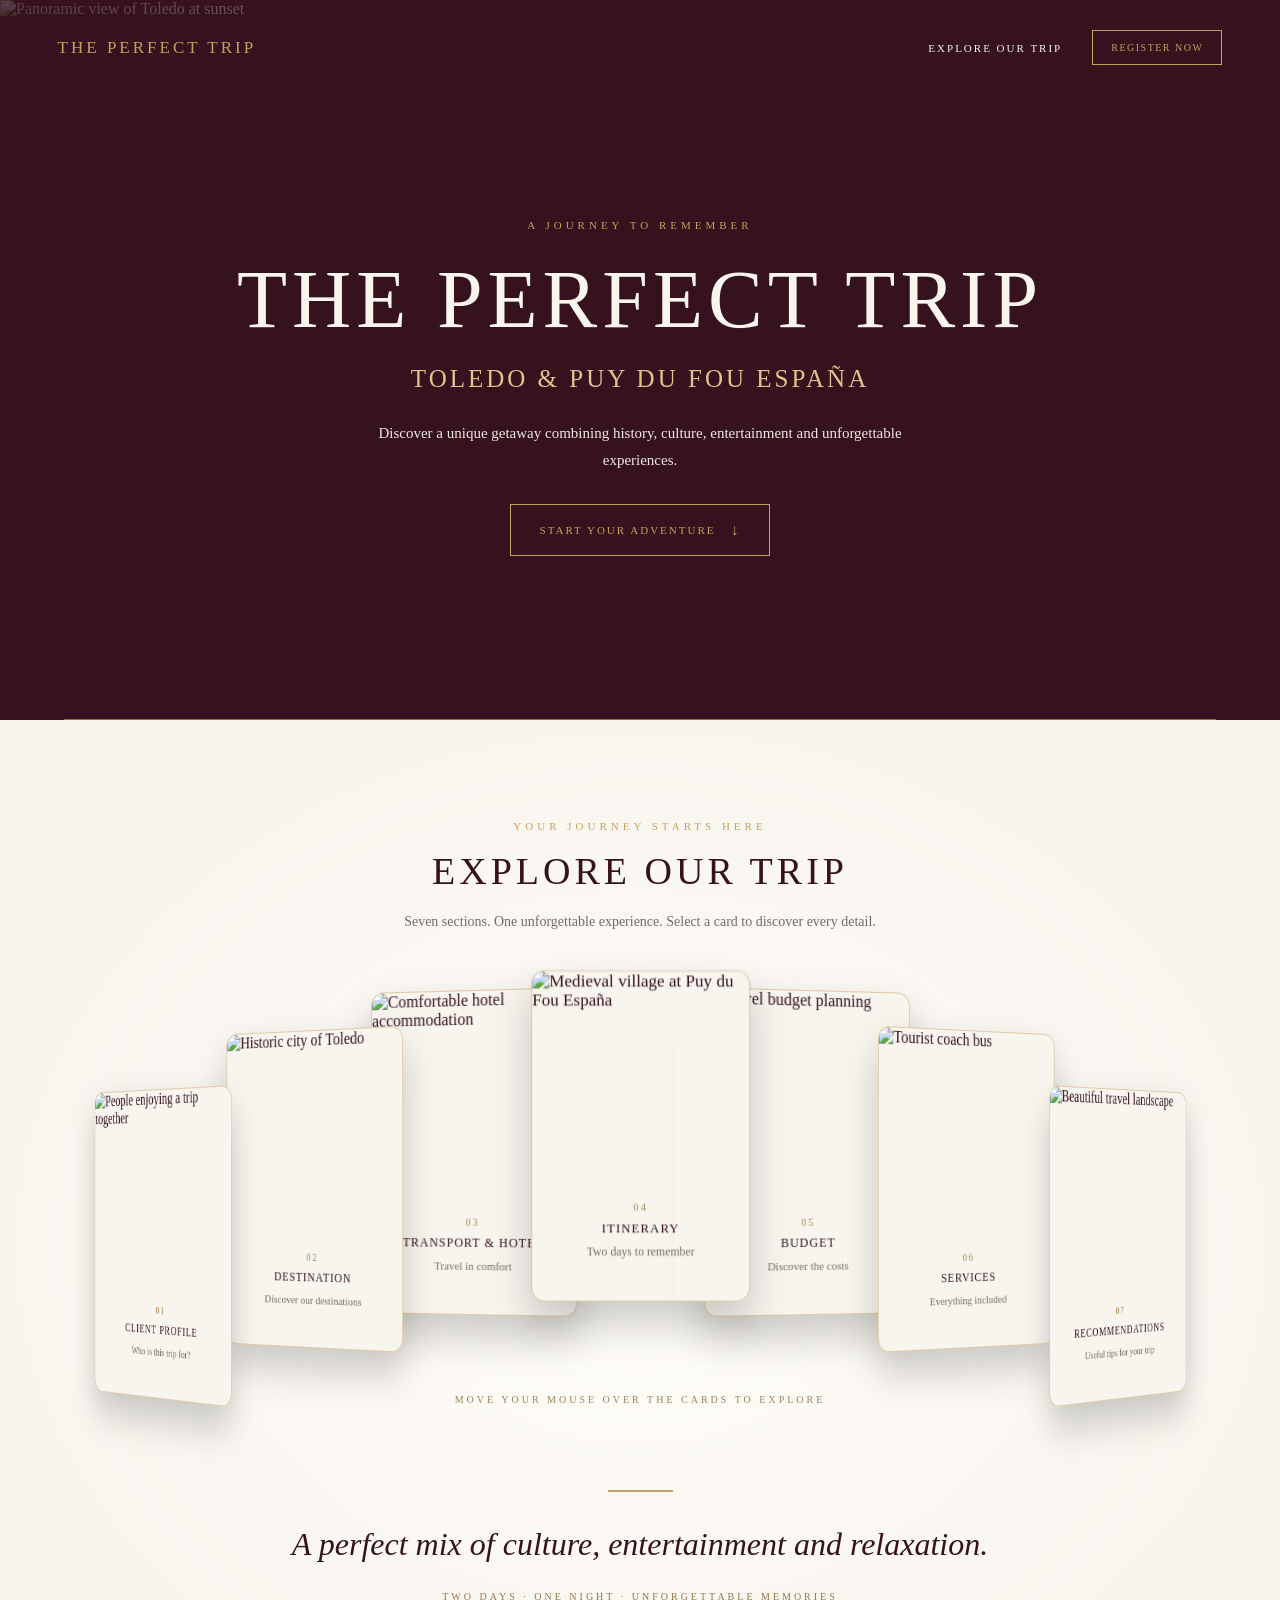
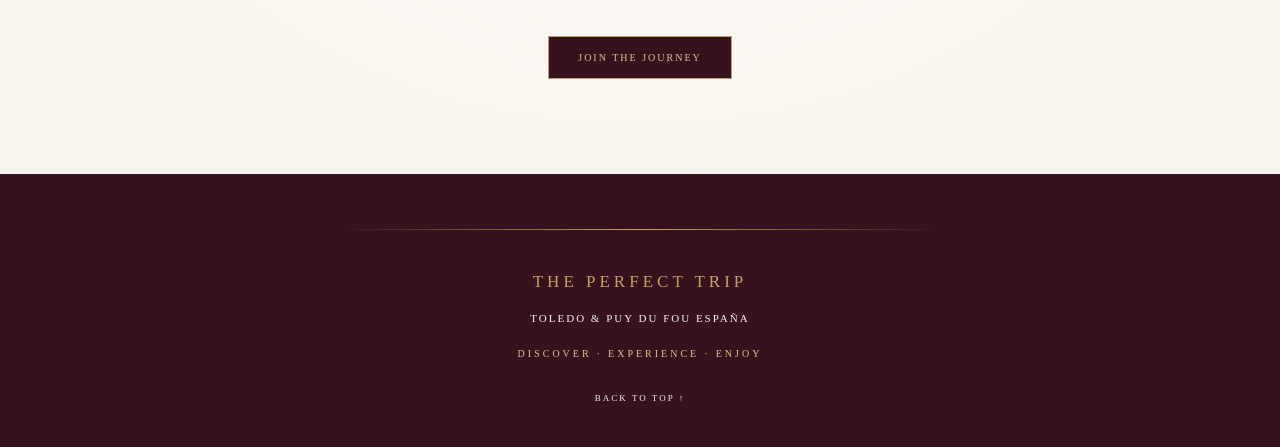
==== commit 2b8a4a46: "Version despues de rediseñar la pagina principal" ====
--- a/index.html
+++ b/index.html
@@ -1,4 +1,3 @@
-
 <!DOCTYPE html>
 <html lang="en">
 <head>
@@ -13,39 +12,39 @@
 
 <body>
 
+    <!-- HERO SECTION -->
+
     <header class="hero" id="home">
 
         <nav class="top-nav">
             <a href="index.html" class="logo">THE PERFECT TRIP</a>
-            <a href="#explore" class="nav-link">EXPLORE OUR TRIP ↓</a>
-        </nav>
-
-        <div class="hero-content">
-
-            <p class="eyebrow">A JOURNEY TO REMEMBER</p>
-
-            <h1>THE PERFECT TRIP</h1>
-
-            <h2>TOLEDO & PUY DU FOU ESPAÑA</h2>
-
-            <p class="hero-description">
-                Two days full of history, culture and entertainment.
-                Discover an unforgettable experience.
-            </p>
-
-            <!-- MAIN BUTTONS -->
-
-            <div class="hero-buttons">
-
-                <a href="#explore" class="discover-button">
-                    DISCOVER THE JOURNEY
-                </a>
-
-                <a href="pages/registration.html" class="register-button">
+
+            <div class="nav-links">
+                <a href="#explore" class="nav-link">EXPLORE OUR TRIP</a>
+
+                <a href="pages/registration.html" class="nav-register">
                     REGISTER NOW
                 </a>
-
-            </div>
+            </div>
+        </nav>
+
+        <div class="hero-content">
+
+            <p class="eyebrow">A JOURNEY TO REMEMBER</p>
+
+            <h1>THE PERFECT TRIP</h1>
+
+            <h2>TOLEDO & PUY DU FOU ESPAÑA</h2>
+
+            <p class="hero-description">
+                Discover a unique getaway combining history, culture,
+                entertainment and unforgettable experiences.
+            </p>
+
+            <a href="#explore" class="discover-button">
+                START YOUR ADVENTURE
+                <span>↓</span>
+            </a>
 
         </div>
 
@@ -55,9 +54,13 @@
                 alt="Panoramic view of Toledo at sunset">
         </div>
 
+        <div class="hero-bottom-line"></div>
+
     </header>
 
 
+    <!-- MAIN CONTENT -->
+
     <main>
 
         <section class="explore-section" id="explore">
@@ -69,12 +72,14 @@
                 <h2>EXPLORE OUR TRIP</h2>
 
                 <p>
-                    Discover every detail of your perfect journey.
-                    Select a card to explore each section.
+                    Seven sections. One unforgettable experience.
+                    Select a card to discover every detail.
                 </p>
 
             </div>
 
+
+            <!-- SEVEN SECTION CARDS -->
 
             <div class="cards-stage">
 
@@ -85,7 +90,7 @@
 
                     <a href="pages/profile.html"
                        class="trip-card card-1"
-                       style="--angle: -24deg; --x: -480px; --y: 35px; --z: 0px;">
+                       style="--angle: -32deg; --x: -480px; --y: 75px; --z: 0px;">
 
                         <img
                             src="https://images.unsplash.com/photo-1529156069898-49953e39b3ac?w=700"
@@ -93,7 +98,7 @@
 
                         <div class="card-info">
                             <span>01</span>
-                            <h3>PROFILE</h3>
+                            <h3>CLIENT PROFILE</h3>
                             <p>Who is this trip for?</p>
                         </div>
 
@@ -104,7 +109,7 @@
 
                     <a href="pages/destination.html"
                        class="trip-card card-2"
-                       style="--angle: -16deg; --x: -320px; --y: 5px; --z: 35px;">
+                       style="--angle: -22deg; --x: -320px; --y: 20px; --z: 35px;">
 
                         <img
                             src="https://images.zicasso.com/66dfe6a8182e73e25e66d4c6ce5bef00.jpg"
@@ -123,11 +128,11 @@
 
                     <a href="pages/transport-hotel.html"
                        class="trip-card card-3"
-                       style="--angle: -8deg; --x: -160px; --y: -10px; --z: 65px;">
+                       style="--angle: -11deg; --x: -160px; --y: -15px; --z: 65px;">
 
                         <img
                             src="https://images.unsplash.com/photo-1566073771259-6a8506099945?w=700"
-                            alt="Luxury hotel">
+                            alt="Comfortable hotel accommodation">
 
                         <div class="card-info">
                             <span>03</span>
@@ -142,7 +147,7 @@
 
                     <a href="pages/itinerary.html"
                        class="trip-card card-4"
-                       style="--angle: 0deg; --x: 0px; --y: -20px; --z: 90px;">
+                       style="--angle: 0deg; --x: 0px; --y: -30px; --z: 90px;">
 
                         <img
                             src="https://cdn-imgix.headout.com/media/images/0c097f2086798f481d9d4d13898f64de-14522-PuyduFouEspan-aTickets--003.jpg?ar=16%3A10&auto=compress%2Cformat&crop=faces%2Ccenter&fit=crop&h=562.5&q=90&w=900"
@@ -161,11 +166,11 @@
 
                     <a href="pages/budget.html"
                        class="trip-card card-5"
-                       style="--angle: 8deg; --x: 160px; --y: -10px; --z: 65px;">
+                       style="--angle: 11deg; --x: 160px; --y: -15px; --z: 65px;">
 
                         <img
                             src="https://images.unsplash.com/photo-1554224155-6726b3ff858f?w=700"
-                            alt="Planning a travel budget">
+                            alt="Travel budget planning">
 
                         <div class="card-info">
                             <span>05</span>
@@ -180,7 +185,7 @@
 
                     <a href="pages/services.html"
                        class="trip-card card-6"
-                       style="--angle: 16deg; --x: 320px; --y: 5px; --z: 35px;">
+                       style="--angle: 22deg; --x: 320px; --y: 20px; --z: 35px;">
 
                         <img
                             src="https://images.unsplash.com/photo-1570125909232-eb263c188f7e?w=700"
@@ -199,7 +204,7 @@
 
                     <a href="pages/recommendations.html"
                        class="trip-card card-7"
-                       style="--angle: 24deg; --x: 480px; --y: 35px; --z: 0px;">
+                       style="--angle: 32deg; --x: 480px; --y: 75px; --z: 0px;">
 
                         <img
                             src="https://images.unsplash.com/photo-1476514525535-07fb3b4ae5f1?w=700"
@@ -223,18 +228,53 @@
                 MOVE YOUR MOUSE OVER THE CARDS TO EXPLORE
             </p>
 
+
+            <!-- CENTRAL JOURNEY MESSAGE -->
+
+            <div class="journey-message">
+
+                <div class="gold-divider"></div>
+
+                <p class="journey-quote">
+                    A perfect mix of culture, entertainment and relaxation.
+                </p>
+
+                <p class="journey-subtitle">
+                    TWO DAYS · ONE NIGHT · UNFORGETTABLE MEMORIES
+                </p>
+
+                <a href="pages/registration.html" class="journey-button">
+                    JOIN THE JOURNEY
+                </a>
+
+            </div>
+
         </section>
 
     </main>
 
 
-    <footer>
-
-        <p>THE PERFECT TRIP · TOLEDO & PUY DU FOU ESPAÑA</p>
-
-        <p>DISCOVER · EXPERIENCE · ENJOY</p>
+    <!-- FOOTER -->
+
+    <footer class="site-footer">
+
+        <div class="footer-decoration"></div>
+
+        <p class="footer-title">THE PERFECT TRIP</p>
+
+        <p class="footer-destination">
+            TOLEDO & PUY DU FOU ESPAÑA
+        </p>
+
+        <p class="footer-motto">
+            DISCOVER · EXPERIENCE · ENJOY
+        </p>
+
+        <a href="#home" class="back-to-top">
+            BACK TO TOP ↑
+        </a>
 
     </footer>
 
 </body>
-</html>
+</html>
--- a/style.css
+++ b/style.css
@@ -1,4 +1,3 @@
-
 /* =========================================
    THE PERFECT TRIP
    Main stylesheet
@@ -23,27 +22,27 @@
     color: #35121d;
 }
 
-
-/* 2. COLOUR PALETTE */
-
 :root {
     --burgundy: #35121d;
     --burgundy-light: #512330;
     --gold: #c6a15b;
+    --gold-light: #dfc58d;
     --cream: #f8f5ef;
     --sage: #a3b59b;
 }
 
 
-/* 3. HERO SECTION */
+/* 2. HERO SECTION */
 
 .hero {
     min-height: 720px;
+    position: relative;
+    overflow: hidden;
     background: var(--burgundy);
     color: var(--cream);
-    padding: 30px 4.5%;
-    position: relative;
-    overflow: hidden;
+    padding: 30px 4.5% 0;
+    display: flex;
+    flex-direction: column;
 }
 
 .top-nav {
@@ -61,30 +60,55 @@
     letter-spacing: 3px;
 }
 
+.nav-links {
+    display: flex;
+    align-items: center;
+    gap: 30px;
+}
+
 .nav-link {
     color: var(--cream);
     text-decoration: none;
     font-size: 11px;
     letter-spacing: 2px;
-    transition: color 0.3s;
+    transition: color 0.3s ease;
 }
 
 .nav-link:hover {
     color: var(--gold);
 }
+
+.nav-register {
+    color: var(--gold);
+    border: 1px solid var(--gold);
+    padding: 11px 18px;
+    text-decoration: none;
+    font-size: 10px;
+    letter-spacing: 1.5px;
+    transition: all 0.3s ease;
+}
+
+.nav-register:hover {
+    background: var(--gold);
+    color: var(--burgundy);
+}
+
+
+/* 3. HERO CONTENT */
 
 .hero-content {
     position: relative;
     z-index: 2;
     text-align: center;
-    padding: 105px 15px 80px;
+    padding: 115px 15px 125px;
+    margin: auto 0;
 }
 
 .eyebrow {
     color: var(--gold);
     font-size: 11px;
     letter-spacing: 4px;
-    margin-bottom: 20px;
+    margin-bottom: 22px;
 }
 
 .hero h1 {
@@ -95,7 +119,7 @@
 }
 
 .hero h2 {
-    color: var(--gold);
+    color: var(--gold-light);
     font-size: clamp(16px, 2.5vw, 25px);
     font-weight: normal;
     letter-spacing: 3px;
@@ -103,16 +127,20 @@
 
 .hero-description {
     max-width: 550px;
-    margin: 25px auto;
+    margin: 27px auto 30px;
     line-height: 1.8;
     color: #f0e8e3;
     font-size: 15px;
 }
 
+
+/* MAIN HERO BUTTON */
+
 .discover-button {
-    display: inline-block;
-    margin-top: 15px;
-    padding: 15px 27px;
+    display: inline-flex;
+    align-items: center;
+    gap: 15px;
+    padding: 16px 29px;
     border: 1px solid var(--gold);
     color: var(--gold);
     text-decoration: none;
@@ -121,49 +149,27 @@
     transition: all 0.3s ease;
 }
 
+.discover-button span {
+    font-size: 16px;
+    transition: transform 0.3s ease;
+}
+
 .discover-button:hover {
     background: var(--gold);
     color: var(--burgundy);
 }
-/* HERO BUTTONS */
-
-.hero-buttons {
-    display: flex;
-    justify-content: center;
-    align-items: center;
-    gap: 18px;
-    flex-wrap: wrap;
-    margin-top: 15px;
-}
-
-.hero-buttons .discover-button {
-    margin-top: 0;
-}
-
-.register-button {
-    display: inline-block;
-    padding: 15px 27px;
-    background: var(--gold);
-    border: 1px solid var(--gold);
-    color: var(--burgundy);
-    text-decoration: none;
-    font-size: 11px;
-    letter-spacing: 2px;
-    transition: all 0.3s ease;
-}
-
-.register-button:hover {
-    background: transparent;
-    color: var(--gold);
-}
-
-/* HERO BACKGROUND PHOTOGRAPH */
+
+.discover-button:hover span {
+    transform: translateY(4px);
+}
+
+
+/* HERO PHOTOGRAPH */
 
 .hero-image {
     position: absolute;
     inset: 0;
     z-index: 0;
-    opacity: 1;
 }
 
 .hero-image img {
@@ -174,39 +180,56 @@
     display: block;
 }
 
-/* Burgundy overlay over the photograph */
-
 .hero-image::after {
     content: "";
     position: absolute;
     inset: 0;
     background: linear-gradient(
         90deg,
-        rgba(53, 18, 29, 0.78),
-        rgba(53, 18, 29, 0.57),
-        rgba(53, 18, 29, 0.78)
+        rgba(53, 18, 29, 0.82),
+        rgba(53, 18, 29, 0.58),
+        rgba(53, 18, 29, 0.82)
     );
 }
 
+.hero-bottom-line {
+    position: absolute;
+    bottom: 0;
+    left: 5%;
+    width: 90%;
+    height: 1px;
+    background: rgba(198, 161, 91, 0.65);
+    z-index: 2;
+}
+
 
 /* 4. EXPLORE SECTION */
 
 .explore-section {
-    min-height: 750px;
-    padding: 100px 30px 80px;
+    padding: 100px 30px 95px;
     overflow: hidden;
+    background:
+        radial-gradient(
+            ellipse at center,
+            #fffdf8 0%,
+            #f8f5ef 72%
+        );
 }
 
 .section-heading {
     text-align: center;
-    margin-bottom: 65px;
+    margin-bottom: 55px;
+}
+
+.section-heading .eyebrow {
+    margin-bottom: 17px;
 }
 
 .section-heading h2 {
-    font-size: 36px;
+    font-size: clamp(27px, 4vw, 38px);
     font-weight: normal;
     letter-spacing: 4px;
-    margin-bottom: 15px;
+    margin-bottom: 17px;
 }
 
 .section-heading > p:last-child {
@@ -249,12 +272,14 @@
     display: block;
     overflow: hidden;
 
-    border-radius: 15px;
+    border-radius: 13px;
+    border: 1px solid rgba(198, 161, 91, 0.5);
+
     background: var(--cream);
     color: var(--burgundy);
     text-decoration: none;
 
-    box-shadow: 0 20px 40px rgba(0, 0, 0, 0.22);
+    box-shadow: 0 20px 40px rgba(0, 0, 0, 0.2);
 
     transform:
         translateX(var(--x))
@@ -268,7 +293,8 @@
 
     transition:
         transform 0.45s ease,
-        box-shadow 0.45s ease;
+        box-shadow 0.45s ease,
+        border-color 0.45s ease;
 
     cursor: pointer;
 }
@@ -285,7 +311,7 @@
 }
 
 .trip-card:hover img {
-    transform: scale(1.06);
+    transform: scale(1.07);
 }
 
 
@@ -293,6 +319,7 @@
 
 .card-info {
     padding: 15px 13px;
+    text-align: center;
 }
 
 .card-info span {
@@ -304,7 +331,7 @@
 }
 
 .card-info h3 {
-    font-size: 13px;
+    font-size: 12px;
     font-weight: normal;
     letter-spacing: 1px;
     margin-bottom: 7px;
@@ -325,14 +352,15 @@
 
     transform:
         translateX(var(--x))
-        translateY(-45px)
+        translateY(-35px)
         translateZ(150px)
-        rotateY(var(--ry, 0deg))
-        rotateX(var(--rx, 0deg))
-        scale(1.08);
-
-    box-shadow: 0 30px 55px rgba(0, 0, 0, 0.35);
-
+        rotateY(var(--angle))
+        rotateX(0deg)
+        scale(1.07);
+
+    box-shadow: 0 30px 55px rgba(0, 0, 0, 0.3);
+
+    border-color: var(--gold);
     outline: 2px solid var(--gold);
     outline-offset: 3px;
 }
@@ -345,31 +373,127 @@
     color: #9a825c;
     font-size: 10px;
     letter-spacing: 3px;
-    margin-top: 10px;
-}
-
-
-/* 8. FOOTER */
-
-footer {
+    margin-top: 15px;
+}
+
+
+/* 8. CENTRAL JOURNEY MESSAGE */
+
+.journey-message {
+    max-width: 800px;
+    margin: 85px auto 0;
+    text-align: center;
+    padding: 0 20px;
+}
+
+.gold-divider {
+    width: 65px;
+    height: 2px;
+    background: var(--gold);
+    margin: 0 auto 28px;
+}
+
+.journey-quote {
+    color: var(--burgundy);
+    font-size: clamp(22px, 3.5vw, 32px);
+    line-height: 1.5;
+    font-style: italic;
+}
+
+.journey-subtitle {
+    color: #92764b;
+    font-size: 10px;
+    letter-spacing: 3px;
+    margin-top: 20px;
+    line-height: 1.8;
+}
+
+.journey-button {
+    display: inline-block;
+    margin-top: 30px;
+    padding: 15px 29px;
+    background: var(--burgundy);
+    border: 1px solid var(--gold);
+    color: var(--gold-light);
+    text-decoration: none;
+    font-size: 10px;
+    letter-spacing: 2px;
+    transition: all 0.3s ease;
+}
+
+.journey-button:hover {
+    background: var(--gold);
+    color: var(--burgundy);
+}
+
+
+/* 9. FOOTER */
+
+.site-footer {
+    position: relative;
+    overflow: hidden;
     background: var(--burgundy);
     color: var(--cream);
     text-align: center;
-    padding: 35px 15px;
+    padding: 55px 15px 35px;
+    line-height: 2;
+}
+
+.footer-decoration {
+    width: 100%;
+    max-width: 600px;
+    height: 1px;
+    background: linear-gradient(
+        90deg,
+        transparent,
+        var(--gold),
+        transparent
+    );
+    margin: 0 auto 35px;
+}
+
+.footer-title {
+    color: var(--gold);
+    font-size: 17px;
+    letter-spacing: 4px;
+}
+
+.footer-destination {
     font-size: 11px;
     letter-spacing: 2px;
-    line-height: 2;
-}
-
-
-/* 9. IMAGE FALLBACK */
+    margin-top: 8px;
+}
+
+.footer-motto {
+    color: var(--gold-light);
+    font-size: 10px;
+    letter-spacing: 3px;
+    margin-top: 15px;
+}
+
+.back-to-top {
+    display: inline-block;
+    color: var(--cream);
+    text-decoration: none;
+    font-size: 9px;
+    letter-spacing: 2px;
+    margin-top: 25px;
+    transition: color 0.3s ease;
+}
+
+.back-to-top:hover {
+    color: var(--gold);
+}
+
+
+/* 10. IMAGE FALLBACK */
 
 .image-missing {
     visibility: hidden;
 }
 
 
-/* 10. TABLETS AND SMALL LAPTOPS */
+/* 11. TABLETS AND SMALL LAPTOPS */
 
 @media (max-width: 1100px) {
 
@@ -381,8 +505,7 @@
     .cards-fan {
         display: grid;
         grid-template-columns: repeat(2, minmax(0, 1fr));
-        gap: 22px;
-
+        gap: 25px;
         height: auto;
         max-width: 650px;
         margin: 0 auto;
@@ -392,36 +515,45 @@
         position: relative;
         top: auto;
         left: auto;
-
         width: 100%;
-        height: 290px;
-        margin: 0;
-
+        max-width: 260px;
+        height: 300px;
+        margin: 0 auto;
         transform: none;
     }
 
     .trip-card:hover,
     .trip-card:focus-visible {
-        transform: translateY(-8px) scale(1.025);
+        transform: 
+            translateX(var(--x))
+            translateY(-35px)
+            translateZ(150px)
+            rotateY(calc(var(--angle) + var(--ry, 0deg)))
+            rotateX(var(--rx, 0deg))
+            scale(1.07);
     }
 
     .scroll-hint {
         margin-top: 35px;
     }
-}
-
-
-/* 11. MOBILE PHONES */
+
+    .journey-message {
+        margin-top: 75px;
+    }
+}
+
+
+/* 12. MOBILE PHONES */
 
 @media (max-width: 600px) {
 
     .hero {
-        min-height: 600px;
-        padding: 25px 20px;
+        min-height: 650px;
+        padding: 22px 18px 0;
     }
 
     .top-nav {
-        gap: 15px;
+        gap: 12px;
     }
 
     .logo {
@@ -429,20 +561,42 @@
         letter-spacing: 2px;
     }
 
+    .nav-links {
+        gap: 12px;
+    }
+
     .nav-link {
+        display: none;
+    }
+
+    .nav-register {
         font-size: 9px;
+        padding: 9px 11px;
     }
 
     .hero-content {
-        padding-top: 125px;
+        padding: 110px 8px 100px;
     }
 
     .hero h1 {
+        font-size: clamp(34px, 10vw, 48px);
         letter-spacing: 2px;
+        line-height: 1.2;
     }
 
     .hero h2 {
-        line-height: 1.5;
+        font-size: 15px;
+        line-height: 1.6;
+        letter-spacing: 1.5px;
+    }
+
+    .hero-description {
+        font-size: 13px;
+    }
+
+    .discover-button {
+        font-size: 9px;
+        padding: 14px 20px;
     }
 
     .explore-section {
@@ -451,24 +605,75 @@
 
     .section-heading h2 {
         font-size: 27px;
+        letter-spacing: 2px;
+    }
+
+    .section-heading > p:last-child {
+        max-width: 320px;
+        margin: 0 auto;
     }
 
     .cards-fan {
         grid-template-columns: 1fr;
-        max-width: 350px;
+        max-width: 330px;
+        gap: 22px;
     }
 
     .trip-card {
+        width: 100%;
+        max-width: 330px;
         height: 350px;
     }
 
     .trip-card img {
         height: 68%;
     }
-}
-
-
-/* 12. ACCESSIBILITY */
+
+    .card-info h3 {
+        font-size: 13px;
+    }
+
+    .scroll-hint {
+        font-size: 9px;
+        letter-spacing: 2px;
+        line-height: 1.8;
+        max-width: 280px;
+        margin: 30px auto 0;
+    }
+
+    .journey-message {
+        margin-top: 65px;
+        padding: 0 5px;
+    }
+
+    .journey-quote {
+        font-size: 23px;
+    }
+
+    .journey-subtitle {
+        font-size: 9px;
+        letter-spacing: 2px;
+    }
+
+    .site-footer {
+        padding: 45px 15px 30px;
+    }
+
+    .footer-title {
+        font-size: 14px;
+    }
+
+    .footer-destination {
+        font-size: 9px;
+    }
+
+    .footer-motto {
+        font-size: 9px;
+    }
+}
+
+
+/* 13. ACCESSIBILITY */
 
 @media (prefers-reduced-motion: reduce) {
 
@@ -479,4 +684,4 @@
         transition-duration: 0.01ms !important;
         animation-duration: 0.01ms !important;
     }
-}
+}
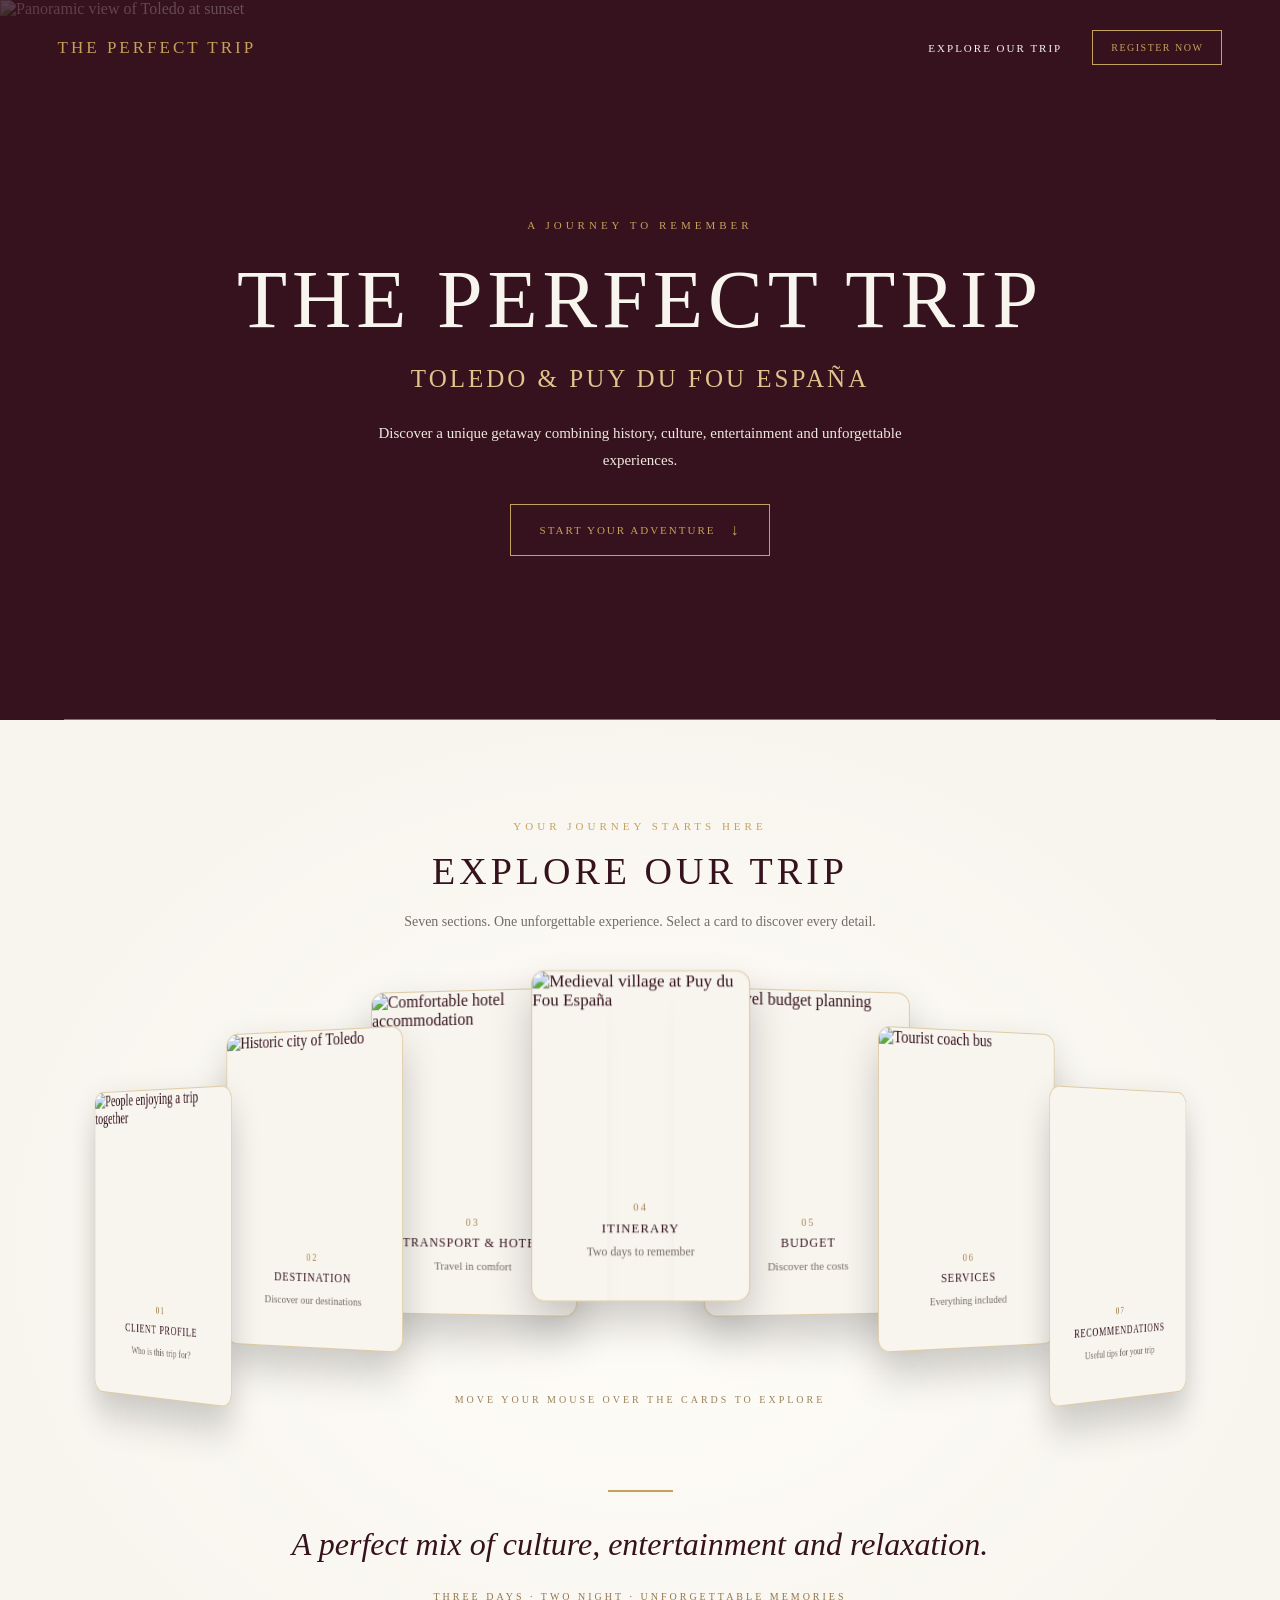
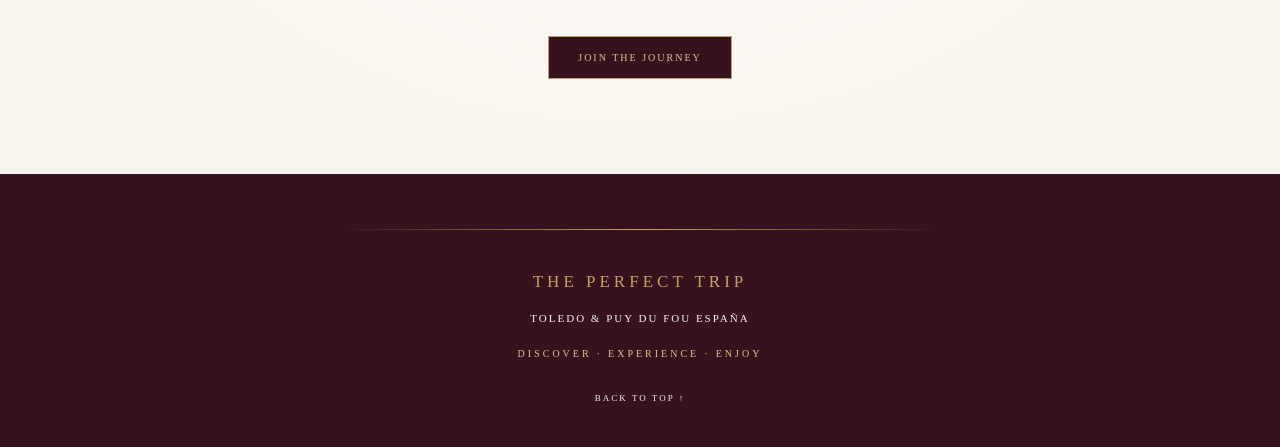
==== commit eb342e11: "version final" ====
--- a/index.html
+++ b/index.html
@@ -240,7 +240,7 @@
                 </p>
 
                 <p class="journey-subtitle">
-                    TWO DAYS · ONE NIGHT · UNFORGETTABLE MEMORIES
+                    THREE DAYS · TWO NIGHT · UNFORGETTABLE MEMORIES
                 </p>
 
                 <a href="pages/registration.html" class="journey-button">
